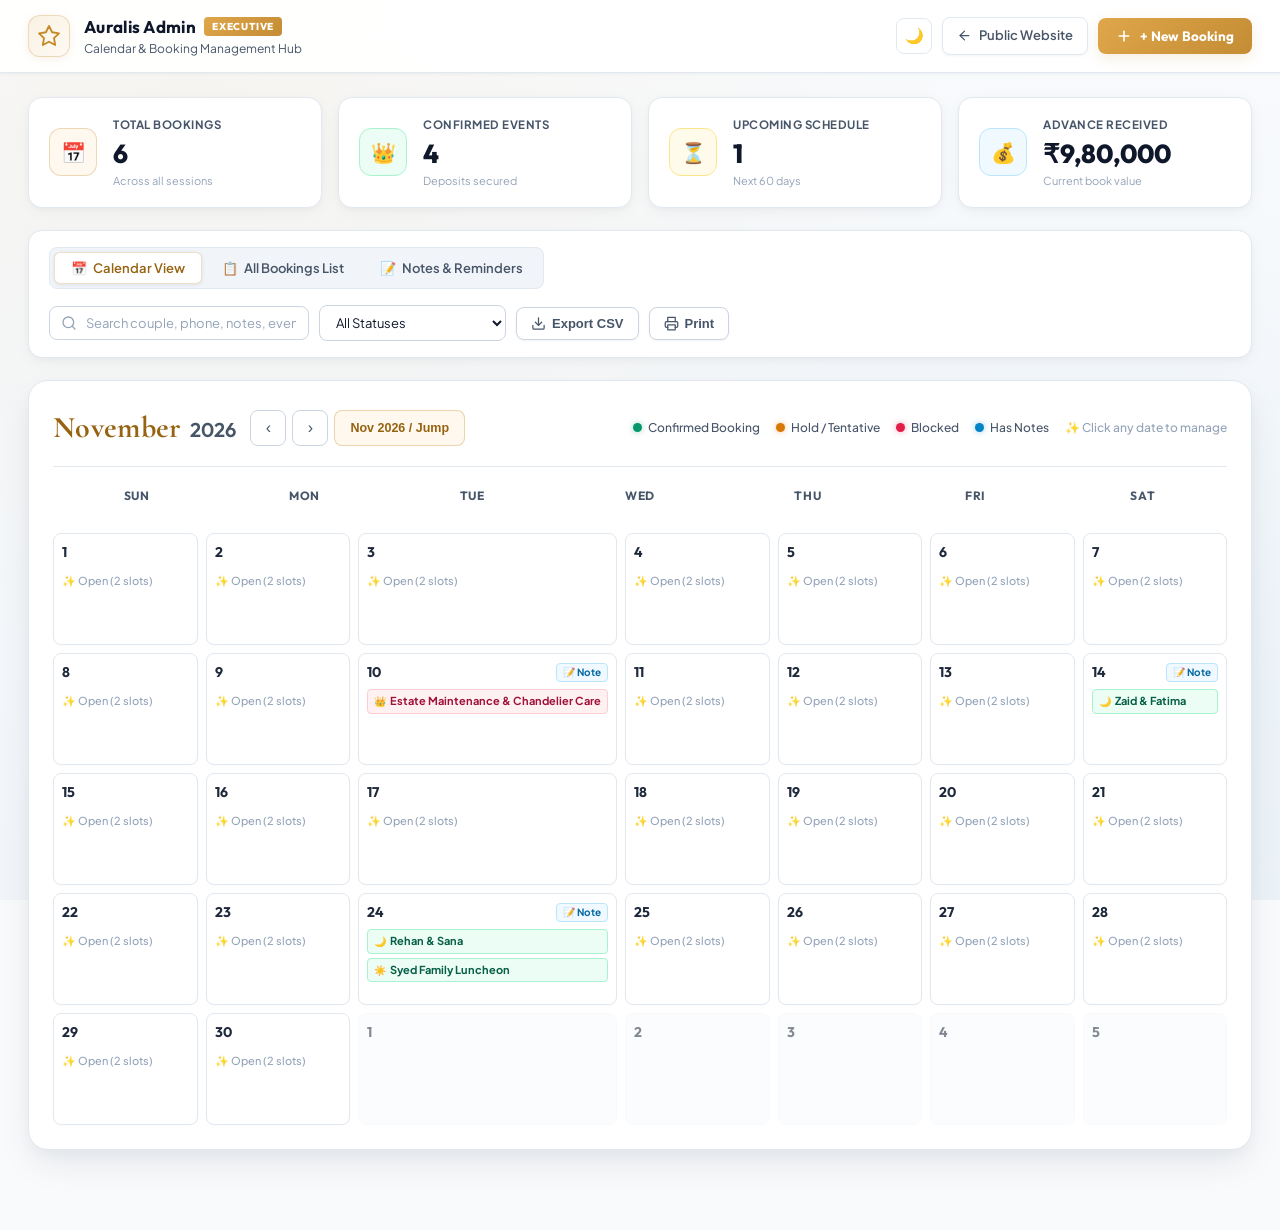
==== admin.html @ 4224a50e "feat: add executive admin panel with white theme, real-time closed booking sync, and performance opt" ====
<!DOCTYPE html>
<html lang="en">

<head>
    <meta charset="UTF-8">
    <meta name="viewport" content="width=device-width, initial-scale=1.0">
    <title>Auralis Estate — Executive Admin Booking &amp; Calendar Suite</title>
    <meta name="description"
        content="Super simple, executive booking and calendar management dashboard for Auralis Wedding Hall &amp; Convention Center. Manage dates, sessions, client notes, and venue availability.">

    <!-- Google Fonts -->
    <link rel="preconnect" href="https://fonts.googleapis.com">
    <link rel="preconnect" href="https://fonts.gstatic.com" crossorigin>
    <link
        href="https://fonts.googleapis.com/css2?family=Cormorant+Garamond:wght@400;600;700&family=Outfit:wght@400;500;600;700;800&family=Plus+Jakarta+Sans:wght@300;400;500;600;700&display=swap"
        rel="stylesheet">

    <link rel="stylesheet" href="admin.css?v=1.0">
</head>

<body>

    <!-- Sticky Top Navigation Bar -->
    <header class="admin-navbar">
        <div class="brand-section">
            <div class="brand-crest" aria-hidden="true">
                <svg width="24" height="24" viewBox="0 0 24 24" fill="none" stroke="currentColor" stroke-width="1.8" stroke-linecap="round" stroke-linejoin="round">
                    <path d="M12 2l3.09 6.26L22 9.27l-5 4.87 1.18 6.88L12 17.77l-6.18 3.25L7 14.14 2 9.27l6.91-1.01L12 2z"></path>
                </svg>
            </div>
            <div class="brand-meta">
                <div class="brand-title">
                    <span>Auralis Admin</span>
                    <span class="brand-badge">Executive</span>
                </div>
                <span class="brand-subtitle">Calendar &amp; Booking Management Hub</span>
            </div>
        </div>

        <div class="nav-actions">
            <button class="theme-toggle-btn" id="btn-theme-toggle" title="Toggle Theme (White / Dark)" aria-label="Toggle Theme">
                <span id="theme-toggle-icon">🌙</span>
            </button>

            <a href="index.html" class="nav-link-btn" title="Return to Public Website">
                <svg width="15" height="15" viewBox="0 0 24 24" fill="none" stroke="currentColor" stroke-width="2" stroke-linecap="round" stroke-linejoin="round">
                    <line x1="19" y1="12" x2="5" y2="12"></line>
                    <polyline points="12 19 5 12 12 5"></polyline>
                </svg>
                <span>Public Website</span>
            </a>

            <button class="btn-primary-action" id="btn-new-booking">
                <svg width="16" height="16" viewBox="0 0 24 24" fill="none" stroke="currentColor" stroke-width="2.5" stroke-linecap="round" stroke-linejoin="round">
                    <line x1="12" y1="5" x2="12" y2="19"></line>
                    <line x1="5" y1="12" x2="19" y2="12"></line>
                </svg>
                <span>+ New Booking</span>
            </button>
        </div>
    </header>

    <!-- Main Container -->
    <main class="admin-container">

        <!-- 1. Executive Summary Cards (Stats) -->
        <section class="stats-grid" aria-label="Booking Statistics">
            <div class="stat-card">
                <div class="stat-icon gold">
                    <span>📅</span>
                </div>
                <div class="stat-details">
                    <span class="stat-label">Total Bookings</span>
                    <span class="stat-value" id="stat-total-bookings">0</span>
                    <span class="stat-sub">Across all sessions</span>
                </div>
            </div>

            <div class="stat-card">
                <div class="stat-icon green">
                    <span>👑</span>
                </div>
                <div class="stat-details">
                    <span class="stat-label">Confirmed Events</span>
                    <span class="stat-value" id="stat-confirmed-events">0</span>
                    <span class="stat-sub">Deposits secured</span>
                </div>
            </div>

            <div class="stat-card">
                <div class="stat-icon amber">
                    <span>⏳</span>
                </div>
                <div class="stat-details">
                    <span class="stat-label">Upcoming Schedule</span>
                    <span class="stat-value" id="stat-upcoming-events">0</span>
                    <span class="stat-sub">Next 60 days</span>
                </div>
            </div>

            <div class="stat-card">
                <div class="stat-icon blue">
                    <span>💰</span>
                </div>
                <div class="stat-details">
                    <span class="stat-label">Advance Received</span>
                    <span class="stat-value" id="stat-total-revenue">₹0</span>
                    <span class="stat-sub">Current book value</span>
                </div>
            </div>
        </section>

        <!-- 2. Control Toolbar (View switch, Search, Filter, Export) -->
        <section class="toolbar-card" aria-label="Toolbar controls">
            <div class="view-tabs" role="tablist">
                <button class="tab-btn active" id="tab-calendar" role="tab" aria-selected="true">
                    <span>📅</span>
                    <span>Calendar View</span>
                </button>
                <button class="tab-btn" id="tab-table" role="tab" aria-selected="false">
                    <span>📋</span>
                    <span>All Bookings List</span>
                </button>
                <button class="tab-btn" id="tab-notes" role="tab" aria-selected="false">
                    <span>📝</span>
                    <span>Notes &amp; Reminders</span>
                </button>
            </div>

            <div class="toolbar-filters">
                <div class="search-box">
                    <svg width="16" height="16" viewBox="0 0 24 24" fill="none" stroke="currentColor" stroke-width="2" stroke-linecap="round" stroke-linejoin="round">
                        <circle cx="11" cy="11" r="8"></circle>
                        <line x1="21" y1="21" x2="16.65" y2="16.65"></line>
                    </svg>
                    <input type="text" id="adm-search-input" class="search-input" placeholder="Search couple, phone, notes, event...">
                </div>

                <select id="adm-status-filter" class="filter-select">
                    <option value="all">All Statuses</option>
                    <option value="confirmed">Confirmed Only</option>
                    <option value="hold">Tentative / Hold</option>
                    <option value="blocked">Blocked / Maintenance</option>
                </select>

                <button class="btn-secondary" id="btn-export-csv" title="Export schedule to CSV spreadsheet">
                    <svg width="15" height="15" viewBox="0 0 24 24" fill="none" stroke="currentColor" stroke-width="2" stroke-linecap="round" stroke-linejoin="round">
                        <path d="M21 15v4a2 2 0 0 1-2 2H5a2 2 0 0 1-2-2v-4"></path>
                        <polyline points="7 10 12 15 17 10"></polyline>
                        <line x1="12" y1="15" x2="12" y2="3"></line>
                    </svg>
                    <span>Export CSV</span>
                </button>

                <button class="btn-secondary" onclick="window.print()" title="Print booking schedule">
                    <svg width="15" height="15" viewBox="0 0 24 24" fill="none" stroke="currentColor" stroke-width="2" stroke-linecap="round" stroke-linejoin="round">
                        <polyline points="6 9 6 2 18 2 18 9"></polyline>
                        <path d="M6 18H4a2 2 0 0 1-2-2v-5a2 2 0 0 1 2-2h16a2 2 0 0 1 2 2v5a2 2 0 0 1-2 2h-2"></path>
                        <rect x="6" y="14" width="12" height="8"></rect>
                    </svg>
                    <span>Print</span>
                </button>
            </div>
        </section>

        <!-- 3. VIEW 1: Calendar Management View -->
        <section class="calendar-wrapper" id="calendar-view" aria-label="Monthly Calendar">
            <!-- Calendar Top Bar -->
            <div class="calendar-header">
                <div class="cal-nav-group">
                    <div class="cal-title-wrapper">
                        <span class="cal-month-title" id="cal-month-title">November</span>
                        <span class="cal-year-title" id="cal-year-title">2026</span>
                    </div>

                    <div style="display: flex; gap: 6px;">
                        <button class="cal-btn-nav" id="cal-prev-month" title="Previous Month">‹</button>
                        <button class="cal-btn-nav" id="cal-next-month" title="Next Month">›</button>
                        <button class="cal-btn-today" id="cal-btn-today">Nov 2026 / Jump</button>
                    </div>
                </div>

                <!-- Legend -->
                <div class="calendar-legend">
                    <div class="legend-item">
                        <span class="legend-dot confirmed"></span>
                        <span>Confirmed Booking</span>
                    </div>
                    <div class="legend-item">
                        <span class="legend-dot hold"></span>
                        <span>Hold / Tentative</span>
                    </div>
                    <div class="legend-item">
                        <span class="legend-dot blocked"></span>
                        <span>Blocked</span>
                    </div>
                    <div class="legend-item">
                        <span class="legend-dot note"></span>
                        <span>Has Notes</span>
                    </div>
                    <div class="legend-item">
                        <span style="color: var(--adm-text-dim);">✨ Click any date to manage</span>
                    </div>
                </div>
            </div>

            <!-- Calendar Days of Week Header -->
            <div class="cal-weekdays">
                <div>Sun</div>
                <div>Mon</div>
                <div>Tue</div>
                <div>Wed</div>
                <div>Thu</div>
                <div>Fri</div>
                <div>Sat</div>
            </div>

            <!-- Month Days Grid (populated dynamically) -->
            <div class="cal-grid" id="cal-grid"></div>
        </section>

        <!-- 4. VIEW 2: Bookings List / Table View (Initially Hidden) -->
        <section class="table-wrapper" id="table-view" style="display: none;" aria-label="Bookings Table">
            <table class="bookings-table">
                <thead>
                    <tr>
                        <th>Date</th>
                        <th>Session</th>
                        <th>Client / Couple</th>
                        <th>Event Type</th>
                        <th>Status</th>
                        <th>Financials</th>
                        <th style="text-align: right;">Actions</th>
                    </tr>
                </thead>
                <tbody id="bookings-table-body">
                    <!-- Populated dynamically -->
                </tbody>
            </table>
        </section>

        <!-- 5. VIEW 3: Notes & Reminders Master View (Initially Hidden) -->
        <section class="notes-container" id="notes-view" style="display: none;" aria-label="Notes &amp; Reminders">
            <div class="notes-header">
                <div>
                    <h2 class="notes-title">Master Notes &amp; Special Instructions</h2>
                    <p style="font-size: 13px; color: var(--adm-text-muted);">All event decor guidelines, catering schedules, and hall maintenance notes in one place.</p>
                </div>
            </div>

            <div class="notes-grid" id="notes-grid">
                <!-- Populated dynamically -->
            </div>
        </section>

    </main>

    <!-- =====================================================================
         MODAL 1: Day Detail Inspector Drawer / Modal
         ===================================================================== -->
    <div class="modal-overlay" id="modal-date-inspector" role="dialog" aria-modal="true">
        <div class="modal-box" style="max-width: 680px;">
            <div class="modal-header">
                <div class="modal-title">
                    <span>📅</span>
                    <span>Date Management &amp; Inspector</span>
                </div>
                <button class="modal-close-btn" id="btn-close-inspector" aria-label="Close">✕</button>
            </div>
            <div class="modal-body" id="inspector-body">
                <!-- Populated dynamically by admin.js -->
            </div>
        </div>
    </div>

    <!-- =====================================================================
         MODAL 2: Create / Edit Event Booking Modal
         ===================================================================== -->
    <div class="modal-overlay" id="modal-booking" role="dialog" aria-modal="true">
        <div class="modal-box">
            <div class="modal-header">
                <div class="modal-title">
                    <span>👑</span>
                    <span id="modal-booking-title">Create New Event Booking</span>
                </div>
                <button class="modal-close-btn" id="btn-close-booking-modal" aria-label="Close">✕</button>
            </div>

            <form id="form-booking">
                <div class="modal-body">
                    <!-- Date & Session Row -->
                    <div class="form-row">
                        <div class="form-group">
                            <label class="form-label" for="book-date">Event Date *</label>
                            <input type="date" id="book-date" class="form-input" required>
                        </div>

                        <div class="form-group">
                            <label class="form-label" for="book-event-type">Event Category</label>
                            <select id="book-event-type" class="form-select">
                                <option value="Wedding &amp; Walima">Wedding &amp; Walima</option>
                                <option value="Royal Reception Gala">Royal Reception Gala</option>
                                <option value="Nikah &amp; Banquet">Nikah &amp; Banquet</option>
                                <option value="Sangeet &amp; Mehendi">Sangeet &amp; Mehendi</option>
                                <option value="Engagement Ceremony">Engagement Ceremony</option>
                                <option value="Corporate Royal Gala">Corporate Royal Gala</option>
                                <option value="Estate Maintenance">Estate Maintenance (Block)</option>
                            </select>
                        </div>
                    </div>

                    <!-- Session Selector Radio Pills -->
                    <div class="form-group">
                        <label class="form-label">Booking Session *</label>
                        <div class="session-pill-group">
                            <label class="session-radio-label">
                                <input type="radio" name="book-session" value="noon">
                                <span class="s-icon">☀️</span>
                                <span class="s-title">Afternoon / Noon</span>
                                <span class="s-time">11:00 AM – 4:00 PM</span>
                            </label>

                            <label class="session-radio-label">
                                <input type="radio" name="book-session" value="night" checked>
                                <span class="s-icon">🌙</span>
                                <span class="s-title">Evening / Night</span>
                                <span class="s-time">6:00 PM – 12:00 AM</span>
                            </label>

                            <label class="session-radio-label">
                                <input type="radio" name="book-session" value="fullday">
                                <span class="s-icon">👑</span>
                                <span class="s-title">Full Day Buyout</span>
                                <span class="s-time">Entire Day Exclusive</span>
                            </label>
                        </div>
                    </div>

                    <!-- Client & Contact Row -->
                    <div class="form-row">
                        <div class="form-group">
                            <label class="form-label" for="book-client">Couple / Client Name *</label>
                            <input type="text" id="book-client" class="form-input" placeholder="e.g. Farhan &amp; Ayesha" required>
                        </div>

                        <div class="form-group">
                            <label class="form-label" for="book-phone">Contact Phone / WhatsApp *</label>
                            <input type="tel" id="book-phone" class="form-input" placeholder="e.g. +91 98490 12345" required>
                        </div>
                    </div>

                    <!-- Email & Guest Count Row -->
                    <div class="form-row">
                        <div class="form-group">
                            <label class="form-label" for="book-email">Email Address</label>
                            <input type="email" id="book-email" class="form-input" placeholder="client@example.com">
                        </div>

                        <div class="form-group">
                            <label class="form-label" for="book-guests">Expected Guests</label>
                            <input type="number" id="book-guests" class="form-input" placeholder="e.g. 1000" min="0">
                        </div>
                    </div>

                    <!-- Status -->
                    <div class="form-group">
                        <label class="form-label" for="book-status">Booking Status</label>
                        <select id="book-status" class="form-select">
                            <option value="confirmed">🟢 Confirmed (Advance Received)</option>
                            <option value="hold">🟡 Tentative / On Hold</option>
                            <option value="blocked">🔴 Blocked / Maintenance Slot</option>
                        </select>
                    </div>

                    <!-- Financial Summary Row -->
                    <div class="form-row">
                        <div class="form-group">
                            <label class="form-label" for="book-total">Total Hall Rent (₹)</label>
                            <input type="number" id="book-total" class="form-input" placeholder="450000" min="0" step="1000">
                        </div>

                        <div class="form-group">
                            <label class="form-label" for="book-advance">Advance Deposit Paid (₹)</label>
                            <input type="number" id="book-advance" class="form-input" placeholder="200000" min="0" step="1000">
                        </div>
                    </div>

                    <!-- Auto Calculation Preview -->
                    <div class="calc-preview">
                        <div class="calc-item">
                            <span class="help-text">Pending Balance Due:</span>
                            <span class="calc-val balance" id="calc-balance">₹2,50,000</span>
                        </div>
                        <span style="font-size: 11px; color: var(--adm-text-dim);">Auto-computed from Total &amp; Advance</span>
                    </div>

                    <!-- Notes & Special Instructions ("bro add notes") -->
                    <div class="form-group">
                        <label class="form-label" for="book-notes" style="display: flex; align-items: center; justify-content: space-between;">
                            <span>📝 Booking Notes &amp; Special Instructions</span>
                            <span style="font-size: 11px; color: var(--adm-text-dim); text-transform: none; font-weight: normal;">Stage, Catering, Timing, Decor</span>
                        </label>
                        <textarea id="book-notes" class="form-textarea" placeholder="Enter special client requests (e.g. stage floral theme, catering agency, fireworks permissions, DJ cutoff time, food tasting notes)..."></textarea>
                    </div>
                </div>

                <div class="modal-footer">
                    <button type="button" class="btn-secondary" id="btn-delete-booking" style="color: var(--adm-rose); border-color: var(--adm-rose-border); display: none;">
                        🗑️ Delete
                    </button>
                    <div style="flex-grow: 1;"></div>
                    <button type="button" class="btn-secondary" id="btn-cancel-booking">Cancel</button>
                    <button type="submit" class="btn-primary-action">Save Booking</button>
                </div>
            </form>
        </div>
    </div>

    <!-- Toast Notification Hub -->
    <div class="toast-hub" id="toast-hub" aria-live="polite"></div>

    <script src="admin.js?v=1.0"></script>
</body>

</html>
---- admin.css ----
/* ==========================================================================
   Auralis Wedding Hall & Convention Center — Executive Admin Suite
   Pristine White / Light Luxury Theme
   ========================================================================== */

:root {
    /* White Theme Core Tokens */
    --adm-bg: #f8fafc;
    --adm-card: #ffffff;
    --adm-card-hover: #fcfdfe;
    --adm-card-inset: #f1f5f9;
    --adm-border: rgba(196, 140, 52, 0.28);
    --adm-border-subtle: #e2e8f0;
    
    --adm-gold: #c58925;
    --adm-gold-light: #966311;
    --adm-gold-glow: rgba(196, 140, 52, 0.16);
    
    /* Status Badges */
    --adm-emerald: #059669;
    --adm-emerald-bg: #ecfdf5;
    --adm-emerald-border: #a7f3d0;
    --adm-emerald-text: #065f46;
    
    --adm-amber: #d97706;
    --adm-amber-bg: #fffbeb;
    --adm-amber-border: #fde68a;
    --adm-amber-text: #92400e;

    --adm-rose: #e11d48;
    --adm-rose-bg: #fff1f2;
    --adm-rose-border: #fecdd3;
    --adm-rose-text: #9f1239;

    --adm-blue: #0284c7;
    --adm-blue-bg: #f0f9ff;
    --adm-blue-border: #bae6fd;
    --adm-blue-text: #0369a1;

    /* Text Colors */
    --adm-text: #0f172a;
    --adm-text-muted: #475569;
    --adm-text-dim: #94a3b8;

    /* Shadows & Radii */
    --adm-shadow-sm: 0 1px 3px rgba(15, 23, 42, 0.05);
    --adm-shadow: 0 4px 18px -2px rgba(15, 23, 42, 0.05), 0 2px 6px -1px rgba(15, 23, 42, 0.03);
    --adm-shadow-lg: 0 16px 36px -4px rgba(15, 23, 42, 0.08), 0 6px 16px -2px rgba(15, 23, 42, 0.04);

    --font-head: 'Outfit', -apple-system, BlinkMacSystemFont, sans-serif;
    --font-serif: 'Cormorant Garamond', Georgia, serif;
    --font-body: 'Plus Jakarta Sans', -apple-system, BlinkMacSystemFont, sans-serif;

    --radius-sm: 8px;
    --radius-md: 14px;
    --radius-lg: 20px;
    --radius-full: 9999px;
}

/* Optional Dark Mode Class */
[data-theme="dark"] {
    --adm-bg: #07090e;
    --adm-card: rgba(14, 18, 28, 0.85);
    --adm-card-hover: rgba(22, 28, 44, 0.95);
    --adm-card-inset: rgba(10, 13, 20, 0.7);
    --adm-border: rgba(223, 166, 74, 0.2);
    --adm-border-subtle: rgba(255, 255, 255, 0.08);
    
    --adm-gold: #dfa64a;
    --adm-gold-light: #f5cf8e;
    --adm-gold-glow: rgba(223, 166, 74, 0.25);

    --adm-emerald: #10b981;
    --adm-emerald-bg: rgba(16, 185, 129, 0.12);
    --adm-emerald-border: rgba(16, 185, 129, 0.35);
    --adm-emerald-text: #4ade80;

    --adm-amber: #f59e0b;
    --adm-amber-bg: rgba(245, 158, 11, 0.12);
    --adm-amber-border: rgba(245, 158, 11, 0.35);
    --adm-amber-text: #fbbf24;

    --adm-rose: #f43f5e;
    --adm-rose-bg: rgba(244, 63, 94, 0.12);
    --adm-rose-border: rgba(244, 63, 94, 0.35);
    --adm-rose-text: #fb7185;

    --adm-blue: #38bdf8;
    --adm-blue-bg: rgba(56, 189, 248, 0.12);
    --adm-blue-border: rgba(56, 189, 248, 0.35);
    --adm-blue-text: #38bdf8;

    --adm-text: #ffffff;
    --adm-text-muted: rgba(255, 255, 255, 0.65);
    --adm-text-dim: rgba(255, 255, 255, 0.40);
}

* {
    box-sizing: border-box;
    margin: 0;
    padding: 0;
}

body {
    background-color: var(--adm-bg);
    background-image: 
        radial-gradient(ellipse at 15% 10%, rgba(223, 166, 74, 0.06) 0%, transparent 50%),
        radial-gradient(ellipse at 85% 85%, rgba(2, 132, 199, 0.04) 0%, transparent 50%),
        linear-gradient(180deg, #f8fafc 0%, #f1f5f9 100%);
    background-attachment: fixed;
    color: var(--adm-text);
    font-family: var(--font-body);
    font-size: 14px;
    line-height: 1.5;
    min-height: 100vh;
    overflow-x: hidden;
    -webkit-font-smoothing: antialiased;
    transition: background-color 0.25s ease, color 0.25s ease;
}

[data-theme="dark"] body {
    background-image: 
        radial-gradient(ellipse at 15% 10%, rgba(223, 166, 74, 0.08) 0%, transparent 50%),
        linear-gradient(180deg, #07090e 0%, #040508 100%);
}

/* ---------------- Top Navigation Bar ---------------- */
.admin-navbar {
    position: sticky;
    top: 0;
    z-index: 100;
    background: rgba(255, 255, 255, 0.92);
    backdrop-filter: blur(20px) saturate(180%);
    border-bottom: 1px solid var(--adm-border-subtle);
    padding: 14px 28px;
    display: flex;
    align-items: center;
    justify-content: space-between;
    gap: 16px;
    box-shadow: var(--adm-shadow-sm);
    transition: background-color 0.25s ease, border-color 0.25s ease;
}

[data-theme="dark"] .admin-navbar {
    background: rgba(7, 9, 14, 0.88);
}

.brand-section {
    display: flex;
    align-items: center;
    gap: 14px;
}

.brand-crest {
    width: 42px;
    height: 42px;
    border-radius: 12px;
    background: linear-gradient(135deg, rgba(223, 166, 74, 0.16), rgba(223, 166, 74, 0.05));
    border: 1px solid var(--adm-border);
    display: flex;
    align-items: center;
    justify-content: center;
    color: var(--adm-gold);
    box-shadow: 0 2px 8px rgba(196, 140, 52, 0.12);
}

.brand-meta {
    display: flex;
    flex-direction: column;
}

.brand-title {
    font-family: var(--font-head);
    font-size: 17px;
    font-weight: 700;
    letter-spacing: 0.3px;
    color: var(--adm-text);
    display: flex;
    align-items: center;
    gap: 8px;
}

.brand-badge {
    background: linear-gradient(135deg, #dfa64a, #c48c34);
    color: #ffffff;
    font-size: 10px;
    font-weight: 800;
    padding: 2px 8px;
    border-radius: 4px;
    letter-spacing: 0.8px;
    text-transform: uppercase;
}

.brand-subtitle {
    font-size: 12px;
    color: var(--adm-text-muted);
}

.nav-actions {
    display: flex;
    align-items: center;
    gap: 10px;
}

.theme-toggle-btn {
    background: #ffffff;
    border: 1px solid var(--adm-border-subtle);
    color: var(--adm-text-muted);
    width: 36px;
    height: 36px;
    border-radius: var(--radius-sm);
    display: inline-flex;
    align-items: center;
    justify-content: center;
    font-size: 15px;
    cursor: pointer;
    transition: all 0.2s ease;
}

[data-theme="dark"] .theme-toggle-btn {
    background: rgba(255, 255, 255, 0.05);
}

.theme-toggle-btn:hover {
    color: var(--adm-gold);
    border-color: var(--adm-border);
    background: #f8fafc;
}

.nav-link-btn {
    display: inline-flex;
    align-items: center;
    gap: 7px;
    padding: 8px 14px;
    border-radius: var(--radius-sm);
    font-size: 13px;
    font-weight: 600;
    color: var(--adm-text-muted);
    text-decoration: none;
    background: #ffffff;
    border: 1px solid var(--adm-border-subtle);
    box-shadow: var(--adm-shadow-sm);
    transition: all 0.2s ease;
}

[data-theme="dark"] .nav-link-btn {
    background: rgba(255, 255, 255, 0.04);
}

.nav-link-btn:hover {
    color: var(--adm-text);
    background: #f1f5f9;
    border-color: #cbd5e1;
}

.btn-primary-action {
    display: inline-flex;
    align-items: center;
    gap: 8px;
    background: linear-gradient(135deg, #dfa64a 0%, #c48c34 100%);
    color: #ffffff;
    font-family: var(--font-head);
    font-size: 13.5px;
    font-weight: 700;
    padding: 9px 18px;
    border-radius: var(--radius-sm);
    border: none;
    cursor: pointer;
    box-shadow: 0 4px 14px var(--adm-gold-glow);
    transition: all 0.2s ease;
}

.btn-primary-action:hover {
    transform: translateY(-1px);
    box-shadow: 0 6px 20px rgba(196, 140, 52, 0.35);
    background: linear-gradient(135deg, #e8b663 0%, #dfa64a 100%);
}

.btn-primary-action:active {
    transform: translateY(0);
}

/* ---------------- Main Layout Container ---------------- */
.admin-container {
    max-width: 1560px;
    margin: 0 auto;
    padding: 24px 28px 80px;
    display: flex;
    flex-direction: column;
    gap: 22px;
}

/* ---------------- Executive Summary Cards (Stats) ---------------- */
.stats-grid {
    display: grid;
    grid-template-columns: repeat(auto-fit, minmax(220px, 1fr));
    gap: 16px;
}

.stat-card {
    background: var(--adm-card);
    border: 1px solid var(--adm-border-subtle);
    border-radius: var(--radius-md);
    padding: 18px 20px;
    display: flex;
    align-items: center;
    gap: 16px;
    box-shadow: var(--adm-shadow);
    transition: transform 0.2s ease, border-color 0.2s ease, box-shadow 0.2s ease;
}

.stat-card:hover {
    transform: translateY(-2px);
    border-color: var(--adm-border);
    box-shadow: var(--adm-shadow-lg);
}

.stat-icon {
    width: 48px;
    height: 48px;
    border-radius: 12px;
    display: flex;
    align-items: center;
    justify-content: center;
    font-size: 20px;
    flex-shrink: 0;
}

.stat-icon.gold {
    background: #fef8ee;
    border: 1px solid rgba(196, 140, 52, 0.3);
    color: var(--adm-gold);
}

.stat-icon.green {
    background: var(--adm-emerald-bg);
    border: 1px solid var(--adm-emerald-border);
    color: var(--adm-emerald);
}

.stat-icon.amber {
    background: var(--adm-amber-bg);
    border: 1px solid var(--adm-amber-border);
    color: var(--adm-amber);
}

.stat-icon.blue {
    background: var(--adm-blue-bg);
    border: 1px solid var(--adm-blue-border);
    color: var(--adm-blue);
}

.stat-details {
    display: flex;
    flex-direction: column;
}

.stat-label {
    font-size: 11.5px;
    font-weight: 700;
    color: var(--adm-text-muted);
    text-transform: uppercase;
    letter-spacing: 0.5px;
}

.stat-value {
    font-family: var(--font-head);
    font-size: 26px;
    font-weight: 800;
    color: var(--adm-text);
    margin-top: 1px;
}

.stat-sub {
    font-size: 11px;
    color: var(--adm-text-dim);
}

/* ---------------- Control Toolbar ---------------- */
.toolbar-card {
    background: var(--adm-card);
    border: 1px solid var(--adm-border-subtle);
    border-radius: var(--radius-md);
    padding: 16px 20px;
    display: flex;
    flex-wrap: wrap;
    align-items: center;
    justify-content: space-between;
    gap: 16px;
    box-shadow: var(--adm-shadow);
}

.view-tabs {
    display: flex;
    background: var(--adm-card-inset);
    padding: 4px;
    border-radius: var(--radius-sm);
    border: 1px solid var(--adm-border-subtle);
    gap: 4px;
}

.tab-btn {
    background: transparent;
    border: none;
    color: var(--adm-text-muted);
    font-family: var(--font-body);
    font-size: 13px;
    font-weight: 600;
    padding: 7px 16px;
    border-radius: 6px;
    cursor: pointer;
    display: inline-flex;
    align-items: center;
    gap: 6px;
    transition: all 0.2s ease;
}

.tab-btn:hover {
    color: var(--adm-text);
}

.tab-btn.active {
    background: #ffffff;
    color: var(--adm-gold-light);
    border: 1px solid var(--adm-border);
    box-shadow: 0 1px 4px rgba(0, 0, 0, 0.08);
}

[data-theme="dark"] .tab-btn.active {
    background: rgba(223, 166, 74, 0.15);
    color: var(--adm-gold);
}

.toolbar-filters {
    display: flex;
    align-items: center;
    gap: 10px;
    flex-wrap: wrap;
}

.search-box {
    position: relative;
    min-width: 260px;
}

.search-box svg {
    position: absolute;
    left: 12px;
    top: 50%;
    transform: translateY(-50%);
    color: var(--adm-text-dim);
    pointer-events: none;
}

.search-input {
    width: 100%;
    background: #ffffff;
    border: 1px solid #cbd5e1;
    border-radius: var(--radius-sm);
    padding: 8px 12px 8px 36px;
    color: var(--adm-text);
    font-family: var(--font-body);
    font-size: 13px;
    outline: none;
    transition: border-color 0.2s ease, box-shadow 0.2s ease;
}

[data-theme="dark"] .search-input {
    background: rgba(0, 0, 0, 0.35);
    border-color: var(--adm-border-subtle);
}

.search-input:focus {
    border-color: var(--adm-gold);
    box-shadow: 0 0 0 3px rgba(196, 140, 52, 0.15);
}

.search-input::placeholder {
    color: var(--adm-text-dim);
}

.filter-select {
    background: #ffffff;
    border: 1px solid #cbd5e1;
    border-radius: var(--radius-sm);
    padding: 8px 12px;
    color: var(--adm-text);
    font-family: var(--font-body);
    font-size: 13px;
    outline: none;
    cursor: pointer;
    transition: border-color 0.2s ease;
}

[data-theme="dark"] .filter-select {
    background: rgba(0, 0, 0, 0.35);
    border-color: var(--adm-border-subtle);
}

.filter-select:focus {
    border-color: var(--adm-gold);
}

.btn-secondary {
    display: inline-flex;
    align-items: center;
    gap: 6px;
    background: #ffffff;
    border: 1px solid #cbd5e1;
    color: var(--adm-text-muted);
    font-size: 13px;
    font-weight: 600;
    padding: 8px 14px;
    border-radius: var(--radius-sm);
    cursor: pointer;
    box-shadow: var(--adm-shadow-sm);
    transition: all 0.2s ease;
}

[data-theme="dark"] .btn-secondary {
    background: rgba(255, 255, 255, 0.05);
    border-color: var(--adm-border-subtle);
}

.btn-secondary:hover {
    color: var(--adm-text);
    border-color: #94a3b8;
    background: #f8fafc;
}

/* ---------------- Calendar Management View ---------------- */
.calendar-wrapper {
    background: var(--adm-card);
    border: 1px solid var(--adm-border-subtle);
    border-radius: var(--radius-lg);
    padding: 24px;
    box-shadow: var(--adm-shadow-lg);
    display: flex;
    flex-direction: column;
    gap: 20px;
}

.calendar-header {
    display: flex;
    align-items: center;
    justify-content: space-between;
    flex-wrap: wrap;
    gap: 14px;
    padding-bottom: 16px;
    border-bottom: 1px solid var(--adm-border-subtle);
}

.cal-nav-group {
    display: flex;
    align-items: center;
    gap: 14px;
}

.cal-title-wrapper {
    display: flex;
    align-items: baseline;
    gap: 10px;
}

.cal-month-title {
    font-family: var(--font-serif);
    font-size: 30px;
    font-weight: 700;
    color: var(--adm-gold-light);
    letter-spacing: 0.3px;
}

.cal-year-title {
    font-family: var(--font-head);
    font-size: 20px;
    font-weight: 600;
    color: var(--adm-text-muted);
}

.cal-btn-nav {
    background: #ffffff;
    border: 1px solid #cbd5e1;
    color: var(--adm-text-muted);
    width: 36px;
    height: 36px;
    border-radius: var(--radius-sm);
    display: flex;
    align-items: center;
    justify-content: center;
    cursor: pointer;
    font-size: 16px;
    transition: all 0.2s ease;
}

[data-theme="dark"] .cal-btn-nav {
    background: rgba(255, 255, 255, 0.04);
    border-color: var(--adm-border-subtle);
}

.cal-btn-nav:hover {
    color: var(--adm-text);
    border-color: var(--adm-border);
    background: #f8fafc;
}

.cal-btn-today {
    background: #fef8ee;
    border: 1px solid rgba(196, 140, 52, 0.35);
    color: var(--adm-gold-light);
    font-size: 12.5px;
    font-weight: 700;
    padding: 7px 15px;
    border-radius: var(--radius-sm);
    cursor: pointer;
    transition: all 0.2s ease;
}

.cal-btn-today:hover {
    background: var(--adm-gold);
    color: #ffffff;
}

/* Legend Indicator */
.calendar-legend {
    display: flex;
    align-items: center;
    gap: 16px;
    flex-wrap: wrap;
    font-size: 12px;
    color: var(--adm-text-muted);
    font-weight: 500;
}

.legend-item {
    display: inline-flex;
    align-items: center;
    gap: 6px;
}

.legend-dot {
    width: 9px;
    height: 9px;
    border-radius: 50%;
}

.legend-dot.confirmed {
    background: var(--adm-emerald);
    box-shadow: 0 0 6px rgba(5, 150, 105, 0.4);
}

.legend-dot.hold {
    background: var(--adm-amber);
    box-shadow: 0 0 6px rgba(217, 119, 6, 0.4);
}

.legend-dot.blocked {
    background: var(--adm-rose);
    box-shadow: 0 0 6px rgba(225, 29, 72, 0.4);
}

.legend-dot.note {
    background: var(--adm-blue);
    box-shadow: 0 0 6px rgba(2, 132, 199, 0.4);
}

/* Calendar Weekdays */
.cal-weekdays {
    display: grid;
    grid-template-columns: repeat(7, 1fr);
    text-align: center;
    font-family: var(--font-head);
    font-size: 12px;
    font-weight: 700;
    color: var(--adm-text-muted);
    letter-spacing: 0.8px;
    text-transform: uppercase;
    padding-bottom: 8px;
}

/* Calendar Month Grid */
.cal-grid {
    display: grid;
    grid-template-columns: repeat(7, 1fr);
    gap: 8px;
}

.cal-cell {
    min-height: 112px;
    background: #ffffff;
    border: 1px solid #e2e8f0;
    border-radius: var(--radius-sm);
    padding: 8px;
    display: flex;
    flex-direction: column;
    justify-content: space-between;
    cursor: pointer;
    position: relative;
    box-shadow: 0 1px 3px rgba(0, 0, 0, 0.02);
    transition: all 0.2s ease;
    user-select: none;
}

[data-theme="dark"] .cal-cell {
    background: rgba(10, 13, 20, 0.6);
    border-color: var(--adm-border-subtle);
}

.cal-cell:hover {
    background: #fbfcfe;
    border-color: var(--adm-gold);
    transform: translateY(-2px);
    box-shadow: 0 6px 18px rgba(15, 23, 42, 0.08);
    z-index: 2;
}

.cal-cell.other-month {
    background: #f8fafc;
    opacity: 0.55;
    border-color: #f1f5f9;
}

[data-theme="dark"] .cal-cell.other-month {
    background: rgba(6, 8, 12, 0.3);
}

.cal-cell.is-today {
    border-color: var(--adm-gold);
    background: #fffdfa;
    box-shadow: 0 0 0 1px var(--adm-gold), 0 4px 12px rgba(196, 140, 52, 0.12);
}

.cal-cell.is-today .cell-day-num {
    color: var(--adm-gold-light);
    font-weight: 800;
}

.cell-top {
    display: flex;
    align-items: center;
    justify-content: space-between;
}

.cell-day-num {
    font-family: var(--font-head);
    font-size: 14px;
    font-weight: 700;
    color: #1e293b;
}

[data-theme="dark"] .cell-day-num {
    color: rgba(255, 255, 255, 0.9);
}

.cell-note-pill {
    background: var(--adm-blue-bg);
    border: 1px solid var(--adm-blue-border);
    color: var(--adm-blue-text);
    font-size: 10px;
    font-weight: 700;
    padding: 1px 6px;
    border-radius: 4px;
    display: inline-flex;
    align-items: center;
    gap: 3px;
}

/* Event slot items in day cell */
.cell-events {
    display: flex;
    flex-direction: column;
    gap: 4px;
    margin-top: 6px;
    flex-grow: 1;
}

.slot-badge {
    font-size: 11px;
    font-weight: 700;
    padding: 3px 6px;
    border-radius: 4px;
    display: flex;
    align-items: center;
    gap: 4px;
    white-space: nowrap;
    overflow: hidden;
    text-overflow: ellipsis;
}

.slot-badge.confirmed {
    background: var(--adm-emerald-bg);
    border: 1px solid var(--adm-emerald-border);
    color: var(--adm-emerald-text);
}

.slot-badge.hold {
    background: var(--adm-amber-bg);
    border: 1px solid var(--adm-amber-border);
    color: var(--adm-amber-text);
}

.slot-badge.blocked {
    background: var(--adm-rose-bg);
    border: 1px solid var(--adm-rose-border);
    color: var(--adm-rose-text);
}

.slot-session-icon {
    font-size: 10px;
}

.slot-client-name {
    overflow: hidden;
    text-overflow: ellipsis;
    white-space: nowrap;
}

.cell-open-status {
    font-size: 11px;
    color: var(--adm-text-dim);
    margin-top: 4px;
    font-weight: 500;
}

/* ---------------- Table / List View ---------------- */
.table-wrapper {
    background: var(--adm-card);
    border: 1px solid var(--adm-border-subtle);
    border-radius: var(--radius-lg);
    overflow: hidden;
    box-shadow: var(--adm-shadow-lg);
}

.bookings-table {
    width: 100%;
    border-collapse: collapse;
    text-align: left;
}

.bookings-table th {
    background: #f8fafc;
    padding: 14px 18px;
    font-family: var(--font-head);
    font-size: 12px;
    font-weight: 700;
    color: var(--adm-text-muted);
    text-transform: uppercase;
    letter-spacing: 0.6px;
    border-bottom: 1px solid var(--adm-border-subtle);
}

[data-theme="dark"] .bookings-table th {
    background: rgba(14, 18, 28, 0.95);
}

.bookings-table td {
    padding: 14px 18px;
    font-size: 13.5px;
    color: var(--adm-text);
    border-bottom: 1px solid #f1f5f9;
    vertical-align: middle;
}

[data-theme="dark"] .bookings-table td {
    border-bottom-color: rgba(255, 255, 255, 0.05);
}

.bookings-table tr:hover td {
    background: #f8fafc;
}

[data-theme="dark"] .bookings-table tr:hover td {
    background: rgba(223, 166, 74, 0.03);
}

.table-client-meta {
    display: flex;
    flex-direction: column;
}

.table-client-name {
    font-weight: 700;
    color: var(--adm-text);
}

.table-client-phone {
    font-size: 12px;
    color: var(--adm-text-muted);
}

.status-badge {
    display: inline-flex;
    align-items: center;
    gap: 5px;
    font-size: 11px;
    font-weight: 700;
    padding: 3px 10px;
    border-radius: var(--radius-full);
    text-transform: uppercase;
    letter-spacing: 0.4px;
}

.status-badge.confirmed {
    background: var(--adm-emerald-bg);
    border: 1px solid var(--adm-emerald-border);
    color: var(--adm-emerald-text);
}

.status-badge.hold {
    background: var(--adm-amber-bg);
    border: 1px solid var(--adm-amber-border);
    color: var(--adm-amber-text);
}

.status-badge.blocked {
    background: var(--adm-rose-bg);
    border: 1px solid var(--adm-rose-border);
    color: var(--adm-rose-text);
}

.table-actions {
    display: flex;
    align-items: center;
    gap: 8px;
}

.btn-icon-table {
    background: #ffffff;
    border: 1px solid #cbd5e1;
    color: var(--adm-text-muted);
    width: 32px;
    height: 32px;
    border-radius: var(--radius-sm);
    display: inline-flex;
    align-items: center;
    justify-content: center;
    cursor: pointer;
    transition: all 0.2s ease;
}

[data-theme="dark"] .btn-icon-table {
    background: rgba(255, 255, 255, 0.05);
    border-color: var(--adm-border-subtle);
}

.btn-icon-table:hover {
    color: var(--adm-text);
    border-color: var(--adm-border);
    background: #f8fafc;
}

.btn-icon-table.delete:hover {
    border-color: var(--adm-rose-border);
    background: var(--adm-rose-bg);
    color: var(--adm-rose);
}

/* ---------------- Notes Master View ---------------- */
.notes-container {
    background: var(--adm-card);
    border: 1px solid var(--adm-border-subtle);
    border-radius: var(--radius-lg);
    padding: 24px;
    box-shadow: var(--adm-shadow-lg);
    display: flex;
    flex-direction: column;
    gap: 20px;
}

.notes-header {
    display: flex;
    align-items: center;
    justify-content: space-between;
    flex-wrap: wrap;
    gap: 14px;
}

.notes-title {
    font-family: var(--font-serif);
    font-size: 26px;
    font-weight: 700;
    color: var(--adm-gold-light);
}

.notes-grid {
    display: grid;
    grid-template-columns: repeat(auto-fill, minmax(320px, 1fr));
    gap: 18px;
}

.note-card {
    background: #ffffff;
    border: 1px solid #e2e8f0;
    border-radius: var(--radius-md);
    padding: 16px;
    display: flex;
    flex-direction: column;
    gap: 12px;
    box-shadow: var(--adm-shadow-sm);
    transition: all 0.2s ease;
}

[data-theme="dark"] .note-card {
    background: rgba(10, 13, 20, 0.7);
    border-color: var(--adm-border-subtle);
}

.note-card:hover {
    border-color: var(--adm-gold);
    transform: translateY(-2px);
    box-shadow: var(--adm-shadow);
}

.note-card-top {
    display: flex;
    align-items: center;
    justify-content: space-between;
    border-bottom: 1px solid #f1f5f9;
    padding-bottom: 8px;
}

[data-theme="dark"] .note-card-top {
    border-bottom-color: rgba(255, 255, 255, 0.06);
}

.note-date-tag {
    font-size: 12px;
    font-weight: 700;
    color: var(--adm-gold-light);
    display: flex;
    align-items: center;
    gap: 6px;
}

.note-body {
    font-size: 13px;
    color: #334155;
    line-height: 1.6;
    white-space: pre-wrap;
}

[data-theme="dark"] .note-body {
    color: rgba(255, 255, 255, 0.85);
}

.note-footer {
    display: flex;
    align-items: center;
    justify-content: space-between;
    font-size: 11px;
    color: var(--adm-text-dim);
    margin-top: auto;
    padding-top: 8px;
    border-top: 1px solid #f1f5f9;
}

[data-theme="dark"] .note-footer {
    border-top-color: rgba(255, 255, 255, 0.05);
}

/* ---------------- Modals & Drawers ---------------- */
.modal-overlay {
    position: fixed;
    inset: 0;
    background: rgba(15, 23, 42, 0.45);
    backdrop-filter: blur(8px);
    z-index: 1000;
    display: flex;
    align-items: center;
    justify-content: center;
    padding: 20px;
    opacity: 0;
    pointer-events: none;
    transition: opacity 0.25s ease;
}

.modal-overlay.active {
    opacity: 1;
    pointer-events: auto;
}

.modal-box {
    background: #ffffff;
    border: 1px solid #cbd5e1;
    border-radius: var(--radius-lg);
    width: 100%;
    max-width: 640px;
    max-height: 90vh;
    overflow-y: auto;
    box-shadow: 0 20px 60px rgba(15, 23, 42, 0.18), 0 0 20px rgba(196, 140, 52, 0.15);
    display: flex;
    flex-direction: column;
    transform: scale(0.96);
    transition: transform 0.25s cubic-bezier(0.16, 1, 0.3, 1);
}

[data-theme="dark"] .modal-box {
    background: #0d111a;
    border-color: var(--adm-border);
}

.modal-overlay.active .modal-box {
    transform: scale(1);
}

.modal-header {
    padding: 20px 24px;
    border-bottom: 1px solid #e2e8f0;
    display: flex;
    align-items: center;
    justify-content: space-between;
    background: #f8fafc;
}

[data-theme="dark"] .modal-header {
    background: rgba(14, 18, 28, 0.6);
    border-bottom-color: var(--adm-border-subtle);
}

.modal-title {
    font-family: var(--font-head);
    font-size: 18px;
    font-weight: 700;
    color: var(--adm-text);
    display: flex;
    align-items: center;
    gap: 8px;
}

.modal-close-btn {
    background: transparent;
    border: none;
    color: var(--adm-text-dim);
    font-size: 20px;
    cursor: pointer;
    width: 32px;
    height: 32px;
    border-radius: var(--radius-sm);
    display: flex;
    align-items: center;
    justify-content: center;
    transition: all 0.2s ease;
}

.modal-close-btn:hover {
    color: var(--adm-text);
    background: #e2e8f0;
}

.modal-body {
    padding: 24px;
    display: flex;
    flex-direction: column;
    gap: 18px;
}

.modal-footer {
    padding: 16px 24px;
    border-top: 1px solid #e2e8f0;
    display: flex;
    align-items: center;
    justify-content: flex-end;
    gap: 12px;
    background: #f8fafc;
}

[data-theme="dark"] .modal-footer {
    background: rgba(14, 18, 28, 0.6);
    border-top-color: var(--adm-border-subtle);
}

/* Form Styles */
.form-row {
    display: grid;
    grid-template-columns: 1fr 1fr;
    gap: 16px;
}

.form-group {
    display: flex;
    flex-direction: column;
    gap: 6px;
}

.form-label {
    font-size: 12px;
    font-weight: 700;
    color: var(--adm-text-muted);
    text-transform: uppercase;
    letter-spacing: 0.5px;
}

.form-input,
.form-select,
.form-textarea {
    background: #ffffff;
    border: 1px solid #cbd5e1;
    border-radius: var(--radius-sm);
    padding: 10px 14px;
    color: var(--adm-text);
    font-family: var(--font-body);
    font-size: 13.5px;
    outline: none;
    transition: all 0.2s ease;
}

[data-theme="dark"] .form-input,
[data-theme="dark"] .form-select,
[data-theme="dark"] .form-textarea {
    background: rgba(5, 7, 12, 0.8);
    border-color: var(--adm-border-subtle);
    color: #ffffff;
}

.form-input:focus,
.form-select:focus,
.form-textarea:focus {
    border-color: var(--adm-gold);
    box-shadow: 0 0 0 3px rgba(196, 140, 52, 0.15);
}

.form-textarea {
    resize: vertical;
    min-height: 90px;
}

.form-select option {
    background: #ffffff;
    color: var(--adm-text);
}

[data-theme="dark"] .form-select option {
    background: #0d111a;
    color: #ffffff;
}

.help-text {
    font-size: 11px;
    color: var(--adm-text-dim);
}

/* Session Picker Pills */
.session-pill-group {
    display: grid;
    grid-template-columns: 1fr 1fr 1fr;
    gap: 8px;
}

.session-radio-label {
    display: flex;
    flex-direction: column;
    align-items: center;
    justify-content: center;
    padding: 10px 8px;
    background: #f8fafc;
    border: 1px solid #e2e8f0;
    border-radius: var(--radius-sm);
    cursor: pointer;
    transition: all 0.2s ease;
    text-align: center;
}

[data-theme="dark"] .session-radio-label {
    background: rgba(255, 255, 255, 0.03);
    border-color: var(--adm-border-subtle);
}

.session-radio-label input {
    display: none;
}

.session-radio-label span.s-icon {
    font-size: 18px;
    margin-bottom: 2px;
}

.session-radio-label span.s-title {
    font-size: 12px;
    font-weight: 700;
    color: var(--adm-text-muted);
}

.session-radio-label span.s-time {
    font-size: 10px;
    color: var(--adm-text-dim);
}

.session-radio-label:has(input:checked) {
    background: #fef8ee;
    border-color: var(--adm-gold);
    box-shadow: 0 0 0 1px var(--adm-gold);
}

.session-radio-label:has(input:checked) span.s-title {
    color: var(--adm-gold-light);
}

/* Financial Calculator Preview */
.calc-preview {
    background: #f8fafc;
    border: 1px dashed #cbd5e1;
    border-radius: var(--radius-sm);
    padding: 12px 16px;
    display: flex;
    align-items: center;
    justify-content: space-between;
    font-size: 13px;
}

[data-theme="dark"] .calc-preview {
    background: rgba(0, 0, 0, 0.4);
    border-color: var(--adm-border);
}

.calc-item {
    display: flex;
    flex-direction: column;
}

.calc-val {
    font-family: var(--font-head);
    font-weight: 800;
    color: var(--adm-text);
}

.calc-val.balance {
    color: var(--adm-gold-light);
}

/* ---------------- Date Detail Drawer / Inspector ---------------- */
.date-inspector-content {
    display: flex;
    flex-direction: column;
    gap: 20px;
}

.inspector-date-banner {
    display: flex;
    align-items: center;
    justify-content: space-between;
    background: linear-gradient(135deg, #fef8ee 0%, #ffffff 100%);
    border: 1px solid rgba(196, 140, 52, 0.35);
    border-radius: var(--radius-md);
    padding: 16px 20px;
    box-shadow: var(--adm-shadow-sm);
}

[data-theme="dark"] .inspector-date-banner {
    background: linear-gradient(135deg, rgba(223, 166, 74, 0.12), transparent);
}

.inspector-date-text {
    font-family: var(--font-serif);
    font-size: 24px;
    font-weight: 700;
    color: var(--adm-gold-light);
}

.inspector-session-cards {
    display: flex;
    flex-direction: column;
    gap: 14px;
}

.session-inspect-card {
    background: #ffffff;
    border: 1px solid #e2e8f0;
    border-radius: var(--radius-md);
    padding: 16px 18px;
    display: flex;
    flex-direction: column;
    gap: 12px;
    box-shadow: var(--adm-shadow-sm);
}

[data-theme="dark"] .session-inspect-card {
    background: rgba(14, 18, 28, 0.8);
    border-color: var(--adm-border-subtle);
}

.session-inspect-card.booked {
    border-color: rgba(196, 140, 52, 0.4);
    background: #fffdf9;
}

[data-theme="dark"] .session-inspect-card.booked {
    background: rgba(14, 18, 28, 0.8);
    border-color: rgba(223, 166, 74, 0.3);
}

.session-inspect-top {
    display: flex;
    align-items: center;
    justify-content: space-between;
}

.session-inspect-title {
    font-family: var(--font-head);
    font-size: 14px;
    font-weight: 700;
    color: var(--adm-text);
    display: flex;
    align-items: center;
    gap: 8px;
}

.booking-field-grid {
    display: grid;
    grid-template-columns: repeat(2, 1fr);
    gap: 10px;
    font-size: 12.5px;
}

.b-field-label {
    color: var(--adm-text-dim);
    font-size: 11px;
    font-weight: 600;
}

.b-field-val {
    color: var(--adm-text);
    font-weight: 700;
}

.b-notes-box {
    background: #f8fafc;
    border: 1px solid #e2e8f0;
    border-radius: var(--radius-sm);
    padding: 10px 12px;
    font-size: 12.5px;
    color: #334155;
    line-height: 1.5;
}

[data-theme="dark"] .b-notes-box {
    background: rgba(0, 0, 0, 0.4);
    border-color: rgba(255, 255, 255, 0.08);
    color: rgba(255, 255, 255, 0.85);
}

/* Date General Note Box inside Inspector */
.date-note-section {
    border-top: 1px solid #e2e8f0;
    padding-top: 16px;
    display: flex;
    flex-direction: column;
    gap: 10px;
}

/* ---------------- Toast Notifications ---------------- */
.toast-hub {
    position: fixed;
    bottom: 24px;
    right: 24px;
    z-index: 2000;
    display: flex;
    flex-direction: column;
    gap: 10px;
    pointer-events: none;
}

.adm-toast {
    background: #ffffff;
    border: 1px solid rgba(196, 140, 52, 0.4);
    box-shadow: 0 10px 30px rgba(15, 23, 42, 0.12), 0 0 15px rgba(196, 140, 52, 0.15);
    border-radius: var(--radius-md);
    padding: 12px 18px;
    color: var(--adm-text);
    font-size: 13.5px;
    font-weight: 600;
    display: flex;
    align-items: center;
    gap: 10px;
    pointer-events: auto;
    animation: toastPop 0.3s cubic-bezier(0.16, 1, 0.3, 1) forwards;
}

[data-theme="dark"] .adm-toast {
    background: #0d111a;
    color: #ffffff;
}

@keyframes toastPop {
    from {
        transform: translateY(20px);
        opacity: 0;
    }
    to {
        transform: translateY(0);
        opacity: 1;
    }
}

/* ---------------- Responsive Styles ---------------- */
@media (max-width: 1024px) {
    .cal-cell {
        min-height: 95px;
    }
    .form-row {
        grid-template-columns: 1fr;
    }
}

@media (max-width: 768px) {
    .admin-navbar {
        padding: 12px 16px;
    }
    .admin-container {
        padding: 16px 16px 60px;
    }
    .cal-grid {
        gap: 4px;
    }
    .cal-cell {
        min-height: 75px;
        padding: 4px;
    }
    .slot-badge {
        font-size: 9.5px;
        padding: 2px 4px;
    }
    .session-pill-group {
        grid-template-columns: 1fr;
    }
    .toolbar-card {
        flex-direction: column;
        align-items: stretch;
    }
    .search-box {
        min-width: 100%;
    }
}
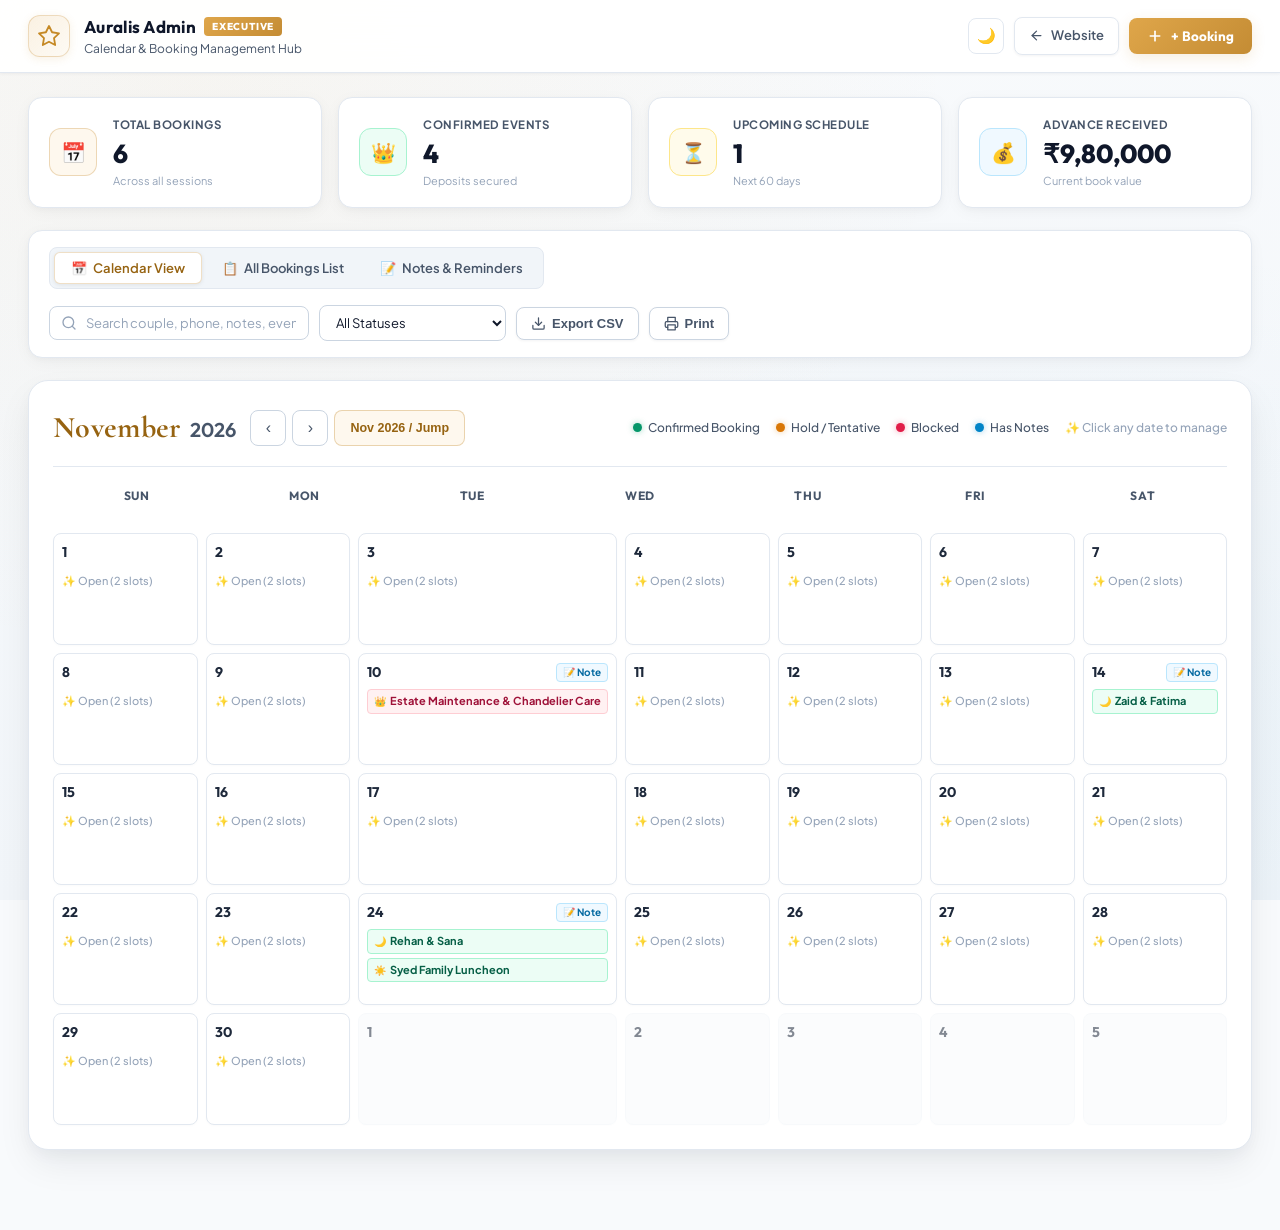
==== commit 8dcc1f88: "feat: enhance admin panel mobile experience with bottom sheet modals, card-based bookings list, mobi" ====
--- a/admin.html
+++ b/admin.html
@@ -15,7 +15,7 @@
         href="https://fonts.googleapis.com/css2?family=Cormorant+Garamond:wght@400;600;700&family=Outfit:wght@400;500;600;700;800&family=Plus+Jakarta+Sans:wght@300;400;500;600;700&display=swap"
         rel="stylesheet">
 
-    <link rel="stylesheet" href="admin.css?v=1.0">
+    <link rel="stylesheet" href="admin.css?v=2.0">
 </head>
 
 <body>
@@ -33,7 +33,7 @@
                     <span>Auralis Admin</span>
                     <span class="brand-badge">Executive</span>
                 </div>
-                <span class="brand-subtitle">Calendar &amp; Booking Management Hub</span>
+                <span class="brand-subtitle hide-on-mobile">Calendar &amp; Booking Management Hub</span>
             </div>
         </div>
 
@@ -47,15 +47,15 @@
                     <line x1="19" y1="12" x2="5" y2="12"></line>
                     <polyline points="12 19 5 12 12 5"></polyline>
                 </svg>
-                <span>Public Website</span>
+                <span class="nav-btn-text">Website</span>
             </a>
 
-            <button class="btn-primary-action" id="btn-new-booking">
+            <button class="btn-primary-action nav-new-btn" id="btn-new-booking">
                 <svg width="16" height="16" viewBox="0 0 24 24" fill="none" stroke="currentColor" stroke-width="2.5" stroke-linecap="round" stroke-linejoin="round">
                     <line x1="12" y1="5" x2="12" y2="19"></line>
                     <line x1="5" y1="12" x2="19" y2="12"></line>
                 </svg>
-                <span>+ New Booking</span>
+                <span>+ Booking</span>
             </button>
         </div>
     </header>
@@ -217,6 +217,11 @@
 
             <!-- Month Days Grid (populated dynamically) -->
             <div class="cal-grid" id="cal-grid"></div>
+
+            <!-- Mobile Day Quick Inspector & Agenda Strip (Touch Optimized) -->
+            <div class="cal-mobile-agenda" id="cal-mobile-agenda" aria-live="polite">
+                <!-- Dynamically populated when touching any calendar date -->
+            </div>
         </section>
 
         <!-- 4. VIEW 2: Bookings List / Table View (Initially Hidden) -->
@@ -416,10 +421,36 @@
         </div>
     </div>
 
+    <!-- Mobile Bottom Navigation Bar (Visible on mobile <= 768px) -->
+    <nav class="mobile-bottom-bar" id="mobile-bottom-bar" aria-label="Mobile Navigation">
+        <button class="mob-nav-btn active" id="mob-btn-cal" data-view="calendar" title="Calendar View">
+            <span class="mob-btn-icon">📅</span>
+            <span class="mob-btn-label">Calendar</span>
+        </button>
+        <button class="mob-nav-btn" id="mob-btn-table" data-view="table" title="Bookings List">
+            <span class="mob-btn-icon">📋</span>
+            <span class="mob-btn-label">Bookings</span>
+        </button>
+        <button class="mob-nav-fab" id="mob-fab-new" title="Create New Booking" aria-label="New Booking">
+            <svg width="22" height="22" viewBox="0 0 24 24" fill="none" stroke="currentColor" stroke-width="2.5" stroke-linecap="round" stroke-linejoin="round">
+                <line x1="12" y1="5" x2="12" y2="19"></line>
+                <line x1="5" y1="12" x2="19" y2="12"></line>
+            </svg>
+        </button>
+        <button class="mob-nav-btn" id="mob-btn-notes" data-view="notes" title="Notes &amp; Reminders">
+            <span class="mob-btn-icon">📝</span>
+            <span class="mob-btn-label">Notes</span>
+        </button>
+        <button class="mob-nav-btn" id="mob-btn-theme" title="Toggle Theme">
+            <span class="mob-btn-icon" id="mob-theme-icon">🌙</span>
+            <span class="mob-btn-label">Theme</span>
+        </button>
+    </nav>
+
     <!-- Toast Notification Hub -->
     <div class="toast-hub" id="toast-hub" aria-live="polite"></div>
 
-    <script src="admin.js?v=1.0"></script>
+    <script src="admin.js?v=2.0"></script>
 </body>
 
 </html>
--- a/admin.css
+++ b/admin.css
@@ -1490,42 +1490,754 @@
     }
 }
 
-/* ---------------- Responsive Styles ---------------- */
+/* ---------------- Default Desktop / Base Visibility Rules ---------------- */
+.cell-events-desktop {
+    display: flex;
+    flex-direction: column;
+    gap: 4px;
+    margin-top: 6px;
+    flex-grow: 1;
+}
+
+.cell-events-mobile {
+    display: none;
+}
+
+.cal-mobile-agenda {
+    display: none;
+}
+
+.mobile-bottom-bar {
+    display: none;
+}
+
+/* ---------------- Responsive Styles (Tablets & Desktops) ---------------- */
 @media (max-width: 1024px) {
     .cal-cell {
-        min-height: 95px;
+        min-height: 90px;
     }
     .form-row {
         grid-template-columns: 1fr;
     }
-}
-
+    .stats-grid {
+        grid-template-columns: repeat(2, 1fr);
+    }
+}
+
+/* ---------------- Responsive Styles (Smartphones <= 768px) ---------------- */
 @media (max-width: 768px) {
+    /* 1. Header & Navigation */
     .admin-navbar {
-        padding: 12px 16px;
-    }
+        padding: 10px 14px;
+        gap: 8px;
+    }
+
+    .brand-crest {
+        width: 34px;
+        height: 34px;
+        border-radius: 9px;
+    }
+
+    .brand-crest svg {
+        width: 18px;
+        height: 18px;
+    }
+
+    .brand-title {
+        font-size: 15px;
+        gap: 6px;
+    }
+
+    .brand-badge {
+        font-size: 8.5px;
+        padding: 1px 5px;
+    }
+
+    .brand-subtitle.hide-on-mobile {
+        display: none !important;
+    }
+
+    .nav-actions {
+        gap: 6px;
+    }
+
+    .nav-link-btn {
+        padding: 6px 10px;
+        font-size: 11.5px;
+        gap: 4px;
+    }
+
+    .theme-toggle-btn {
+        width: 32px;
+        height: 32px;
+        font-size: 13px;
+    }
+
+    .btn-primary-action.nav-new-btn {
+        padding: 6px 11px;
+        font-size: 12px;
+        gap: 4px;
+    }
+
+    /* 2. Container Spacing (room for sticky mobile bottom nav) */
     .admin-container {
-        padding: 16px 16px 60px;
-    }
+        padding: 12px 12px 100px;
+        gap: 14px;
+    }
+
+    /* 3. Compact 2x2 Executive Stats Grid */
+    .stats-grid {
+        grid-template-columns: repeat(2, 1fr);
+        gap: 8px;
+    }
+
+    .stat-card {
+        padding: 10px 12px;
+        gap: 10px;
+        border-radius: var(--radius-sm);
+    }
+
+    .stat-icon {
+        width: 34px;
+        height: 34px;
+        font-size: 16px;
+        border-radius: 8px;
+    }
+
+    .stat-label {
+        font-size: 9.5px;
+        letter-spacing: 0.3px;
+    }
+
+    .stat-value {
+        font-size: 18px;
+        margin-top: 0;
+    }
+
+    .stat-sub {
+        display: none;
+    }
+
+    /* 4. Toolbar & Controls */
+    .toolbar-card {
+        padding: 10px 12px;
+        gap: 10px;
+        flex-direction: column;
+        align-items: stretch;
+    }
+
+    .view-tabs {
+        display: grid;
+        grid-template-columns: repeat(3, 1fr);
+        width: 100%;
+        gap: 2px;
+        padding: 3px;
+    }
+
+    .tab-btn {
+        padding: 7px 4px;
+        font-size: 11px;
+        justify-content: center;
+        text-align: center;
+        white-space: nowrap;
+        gap: 4px;
+    }
+
+    .tab-btn span:last-child {
+        overflow: hidden;
+        text-overflow: ellipsis;
+    }
+
+    .toolbar-filters {
+        flex-direction: column;
+        align-items: stretch;
+        gap: 8px;
+        width: 100%;
+    }
+
+    .search-box {
+        min-width: 100%;
+        width: 100%;
+    }
+
+    .filter-select {
+        width: 100%;
+    }
+
+    .toolbar-filters > .btn-secondary {
+        width: 100%;
+        justify-content: center;
+    }
+
+    /* 5. Calendar Management View */
+    .calendar-wrapper {
+        padding: 12px;
+        gap: 12px;
+        border-radius: var(--radius-md);
+        box-shadow: var(--adm-shadow);
+        overflow: hidden;
+    }
+
+    .calendar-header {
+        padding-bottom: 10px;
+        gap: 8px;
+    }
+
+    .cal-nav-group {
+        width: 100%;
+        justify-content: space-between;
+    }
+
+    .cal-month-title {
+        font-size: 22px;
+    }
+
+    .cal-year-title {
+        font-size: 16px;
+    }
+
+    .cal-btn-nav {
+        width: 32px;
+        height: 32px;
+        font-size: 14px;
+    }
+
+    .cal-btn-today {
+        padding: 5px 9px;
+        font-size: 11px;
+    }
+
+    .calendar-legend {
+        display: flex;
+        gap: 8px;
+        font-size: 10px;
+        overflow-x: auto;
+        padding-bottom: 2px;
+        -webkit-overflow-scrolling: touch;
+        width: 100%;
+        flex-wrap: nowrap;
+        scrollbar-width: none;
+        -ms-overflow-style: none;
+    }
+
+    .calendar-legend::-webkit-scrollbar {
+        display: none;
+    }
+
+    .legend-item {
+        flex-shrink: 0;
+        gap: 4px;
+    }
+
+    .cal-weekdays {
+        padding-bottom: 4px;
+        font-size: 10px;
+        letter-spacing: 0.2px;
+        display: grid;
+        grid-template-columns: repeat(7, minmax(0, 1fr)) !important;
+        width: 100% !important;
+        box-sizing: border-box !important;
+    }
+
     .cal-grid {
-        gap: 4px;
-    }
+        display: grid;
+        grid-template-columns: repeat(7, minmax(0, 1fr)) !important;
+        gap: 2px !important;
+        width: 100% !important;
+        box-sizing: border-box !important;
+    }
+
     .cal-cell {
-        min-height: 75px;
-        padding: 4px;
-    }
-    .slot-badge {
+        min-height: 50px !important;
+        min-width: 0 !important;
+        max-width: 100% !important;
+        overflow: hidden !important;
+        box-sizing: border-box !important;
+        padding: 3px 1px !important;
+        border-radius: 6px;
+        justify-content: flex-start;
+        gap: 2px;
+        touch-action: manipulation;
+        -webkit-tap-highlight-color: transparent;
+    }
+
+    .cal-cell:active {
+        transform: scale(0.97);
+    }
+
+    .cal-cell.selected-day {
+        border-color: var(--adm-gold);
+        background: #fff8eb;
+        box-shadow: 0 0 0 2px var(--adm-gold), 0 4px 10px rgba(196, 140, 52, 0.2);
+    }
+
+    [data-theme="dark"] .cal-cell.selected-day {
+        background: rgba(223, 166, 74, 0.18);
+        box-shadow: 0 0 0 2px var(--adm-gold);
+    }
+
+    .cell-top {
+        justify-content: center;
+        width: 100%;
+    }
+
+    .cell-day-num {
+        font-size: 12px;
+        font-weight: 700;
+    }
+
+    .cell-note-pill {
+        display: none !important;
+    }
+
+    /* Switch from heavy text badges to compact mobile status dots */
+    .cell-events-desktop {
+        display: none !important;
+    }
+
+    .cell-events-mobile {
+        display: flex !important;
+        align-items: center;
+        justify-content: center;
+        gap: 2px;
+        margin-top: 2px;
+        flex-wrap: wrap;
+        width: 100%;
+    }
+
+    .m-cal-dot {
+        font-size: 9px;
+        line-height: 1;
+        display: inline-flex;
+        align-items: center;
+        justify-content: center;
+        border-radius: 50%;
+    }
+
+    .m-cal-dot.open {
+        color: #cbd5e1;
+        font-size: 12px;
+    }
+
+    /* 6. Mobile Day Quick Agenda Strip */
+    .cal-mobile-agenda {
+        display: block !important;
+        margin-top: 6px;
+    }
+
+    .mob-agenda-card {
+        background: #ffffff;
+        border: 1px solid var(--adm-border);
+        border-radius: var(--radius-md);
+        padding: 14px;
+        display: flex;
+        flex-direction: column;
+        gap: 12px;
+        box-shadow: 0 4px 14px rgba(196, 140, 52, 0.1);
+    }
+
+    [data-theme="dark"] .mob-agenda-card {
+        background: rgba(14, 18, 28, 0.95);
+        border-color: var(--adm-border);
+    }
+
+    .mob-agenda-top {
+        display: flex;
+        align-items: center;
+        justify-content: space-between;
+        gap: 8px;
+    }
+
+    .mob-agenda-badge {
         font-size: 9.5px;
-        padding: 2px 4px;
-    }
+        font-weight: 700;
+        color: var(--adm-gold);
+        text-transform: uppercase;
+        letter-spacing: 0.5px;
+        display: block;
+    }
+
+    .mob-agenda-date {
+        font-family: var(--font-serif);
+        font-size: 17px;
+        font-weight: 700;
+        color: var(--adm-text);
+        margin-top: 2px;
+    }
+
+    .mob-agenda-open-btn {
+        padding: 6px 12px;
+        font-size: 11.5px;
+    }
+
+    .mob-agenda-slots-list {
+        display: flex;
+        flex-direction: column;
+        gap: 8px;
+    }
+
+    .mob-agenda-slot {
+        background: #f8fafc;
+        border: 1px solid #e2e8f0;
+        border-radius: var(--radius-sm);
+        padding: 9px 12px;
+        display: flex;
+        flex-direction: column;
+        gap: 3px;
+    }
+
+    [data-theme="dark"] .mob-agenda-slot {
+        background: rgba(255, 255, 255, 0.03);
+        border-color: var(--adm-border-subtle);
+    }
+
+    .mob-agenda-slot.booked {
+        border-color: rgba(196, 140, 52, 0.35);
+        background: #fffdf9;
+    }
+
+    [data-theme="dark"] .mob-agenda-slot.booked {
+        border-color: var(--adm-border);
+        background: rgba(223, 166, 74, 0.08);
+    }
+
+    .mob-slot-header {
+        display: flex;
+        align-items: center;
+        justify-content: space-between;
+    }
+
+    .mob-slot-time {
+        font-size: 11px;
+        font-weight: 700;
+        color: var(--adm-text);
+    }
+
+    .mob-slot-avail {
+        font-size: 10.5px;
+        color: var(--adm-emerald);
+        font-weight: 700;
+    }
+
+    .mob-slot-client {
+        font-size: 13.5px;
+        font-weight: 700;
+        color: var(--adm-text);
+    }
+
+    .mob-slot-sub {
+        font-size: 11px;
+        color: var(--adm-text-muted);
+    }
+
+    .mob-agenda-note {
+        background: var(--adm-blue-bg);
+        border: 1px solid var(--adm-blue-border);
+        border-radius: var(--radius-sm);
+        padding: 8px 12px;
+        font-size: 11.5px;
+        color: var(--adm-blue-text);
+        display: flex;
+        align-items: flex-start;
+        gap: 6px;
+    }
+
+    .mob-agenda-actions {
+        display: flex;
+        gap: 8px;
+        margin-top: 2px;
+    }
+
+    /* 7. Bookings Table — Responsive Mobile Card Transformation */
+    .table-wrapper {
+        background: transparent !important;
+        border: none !important;
+        box-shadow: none !important;
+        overflow: visible !important;
+        padding: 0 !important;
+        width: 100% !important;
+    }
+
+    table.bookings-table,
+    table.bookings-table tbody,
+    table.bookings-table tr,
+    table.bookings-table td {
+        display: block !important;
+        width: 100% !important;
+        box-sizing: border-box !important;
+    }
+
+    table.bookings-table thead {
+        display: none !important;
+    }
+
+    table.bookings-table tr {
+        background: var(--adm-card) !important;
+        border: 1px solid var(--adm-border-subtle) !important;
+        border-radius: var(--radius-md) !important;
+        margin-bottom: 12px !important;
+        padding: 14px 16px !important;
+        box-shadow: var(--adm-shadow) !important;
+    }
+
+    table.bookings-table td {
+        padding: 7px 0 !important;
+        border-bottom: 1px dashed rgba(226, 232, 240, 0.7) !important;
+        display: flex !important;
+        align-items: center !important;
+        justify-content: space-between !important;
+        gap: 12px !important;
+        text-align: right !important;
+    }
+
+    [data-theme="dark"] table.bookings-table td {
+        border-bottom-color: rgba(255, 255, 255, 0.08) !important;
+    }
+
+    table.bookings-table td::before {
+        content: attr(data-label) !important;
+        font-size: 10.5px !important;
+        font-weight: 700 !important;
+        color: var(--adm-text-dim) !important;
+        text-transform: uppercase !important;
+        letter-spacing: 0.5px !important;
+        flex-shrink: 0 !important;
+        text-align: left !important;
+    }
+
+    .bookings-table td[data-label="Actions"] {
+        border-bottom: none;
+        padding-top: 10px;
+        margin-top: 4px;
+        justify-content: flex-end;
+    }
+
+    .table-actions {
+        gap: 10px;
+    }
+
+    .btn-icon-table {
+        width: 34px;
+        height: 34px;
+        font-size: 15px;
+    }
+
+    /* 8. Modals — Native Mobile Bottom Sheet Experience */
+    .modal-overlay {
+        padding: 0;
+        align-items: flex-end;
+    }
+
+    .modal-box {
+        width: 100%;
+        max-width: 100% !important;
+        max-height: 90vh;
+        border-radius: 20px 20px 0 0;
+        margin: 0;
+        overflow: hidden;
+        display: flex;
+        flex-direction: column;
+        animation: slideUpModal 0.28s cubic-bezier(0.16, 1, 0.3, 1) forwards;
+    }
+
+    @keyframes slideUpModal {
+        from {
+            transform: translateY(100%);
+        }
+        to {
+            transform: translateY(0);
+        }
+    }
+
+    .modal-header {
+        padding: 14px 18px;
+        position: sticky;
+        top: 0;
+        background: var(--adm-card);
+        z-index: 10;
+        border-bottom: 1px solid var(--adm-border-subtle);
+    }
+
+    .modal-body {
+        padding: 16px 18px 24px;
+        overflow-y: auto;
+        -webkit-overflow-scrolling: touch;
+        max-height: calc(90vh - 130px);
+    }
+
+    .form-row {
+        grid-template-columns: 1fr;
+        gap: 12px;
+    }
+
+    /* Ensure iOS Safari does not auto-zoom on input focus */
+    .form-input,
+    .form-select,
+    .form-textarea {
+        font-size: 16px !important;
+        padding: 11px 13px;
+    }
+
     .session-pill-group {
         grid-template-columns: 1fr;
-    }
-    .toolbar-card {
+        gap: 8px;
+    }
+
+    .modal-footer {
+        padding: 12px 18px;
+        flex-direction: column-reverse;
+        gap: 8px;
+        position: sticky;
+        bottom: 0;
+        background: var(--adm-card);
+        border-top: 1px solid var(--adm-border-subtle);
+    }
+
+    .modal-footer button {
+        width: 100%;
+        justify-content: center;
+        padding: 12px;
+    }
+
+    /* Inspector Modal Responsive */
+    .inspector-date-banner {
         flex-direction: column;
-        align-items: stretch;
-    }
-    .search-box {
-        min-width: 100%;
-    }
-}
+        align-items: flex-start;
+        gap: 12px;
+        padding: 14px;
+    }
+
+    .inspector-date-banner > div:last-child {
+        width: 100%;
+        display: grid;
+        grid-template-columns: 1fr 1fr;
+        gap: 8px;
+    }
+
+    .booking-field-grid {
+        grid-template-columns: 1fr;
+        gap: 8px;
+    }
+
+    /* 9. Fixed Mobile Bottom Navigation Bar */
+    .mobile-bottom-bar {
+        display: flex !important;
+        position: fixed;
+        bottom: 0;
+        left: 0;
+        right: 0;
+        z-index: 1000;
+        background: rgba(255, 255, 255, 0.94);
+        backdrop-filter: blur(20px) saturate(180%);
+        border-top: 1px solid var(--adm-border-subtle);
+        padding: 8px 12px calc(8px + env(safe-area-inset-bottom, 0px));
+        box-shadow: 0 -4px 18px rgba(15, 23, 42, 0.08);
+        align-items: center;
+        justify-content: space-around;
+        transition: background-color 0.25s ease;
+    }
+
+    [data-theme="dark"] .mobile-bottom-bar {
+        background: rgba(10, 13, 20, 0.94);
+        border-top-color: var(--adm-border-subtle);
+    }
+
+    .mob-nav-btn {
+        background: transparent;
+        border: none;
+        display: flex;
+        flex-direction: column;
+        align-items: center;
+        justify-content: center;
+        gap: 2px;
+        color: var(--adm-text-muted);
+        cursor: pointer;
+        padding: 4px 8px;
+        border-radius: 8px;
+        font-family: var(--font-body);
+        transition: color 0.15s ease;
+        -webkit-tap-highlight-color: transparent;
+    }
+
+    .mob-nav-btn.active {
+        color: var(--adm-gold-light);
+        font-weight: 700;
+    }
+
+    [data-theme="dark"] .mob-nav-btn.active {
+        color: var(--adm-gold);
+    }
+
+    .mob-btn-icon {
+        font-size: 18px;
+        line-height: 1;
+    }
+
+    .mob-btn-label {
+        font-size: 10px;
+        letter-spacing: 0.2px;
+    }
+
+    .mob-nav-fab {
+        background: linear-gradient(135deg, #dfa64a 0%, #c48c34 100%);
+        color: #ffffff;
+        width: 46px;
+        height: 46px;
+        border-radius: 50%;
+        border: none;
+        display: flex;
+        align-items: center;
+        justify-content: center;
+        box-shadow: 0 4px 14px rgba(196, 140, 52, 0.45);
+        cursor: pointer;
+        margin-top: -18px;
+        transition: transform 0.2s ease, box-shadow 0.2s ease;
+        -webkit-tap-highlight-color: transparent;
+    }
+
+    .mob-nav-fab:active {
+        transform: scale(0.92);
+    }
+
+    /* 10. Notes View Responsive */
+    .notes-grid {
+        grid-template-columns: 1fr;
+    }
+}
+
+/* ---------------- Ultra Small Mobile Screens (<= 380px) ---------------- */
+@media (max-width: 380px) {
+    .cal-cell {
+        min-height: 46px;
+        padding: 2px 1px;
+    }
+
+    .cell-day-num {
+        font-size: 11px;
+    }
+
+    .m-cal-dot {
+        font-size: 8px;
+    }
+
+    .cal-month-title {
+        font-size: 19px;
+    }
+
+    .cal-year-title {
+        font-size: 14px;
+    }
+
+    .stats-grid {
+        gap: 6px;
+    }
+
+    .stat-card {
+        padding: 8px 10px;
+    }
+
+    .stat-value {
+        font-size: 16px;
+    }
+}
+
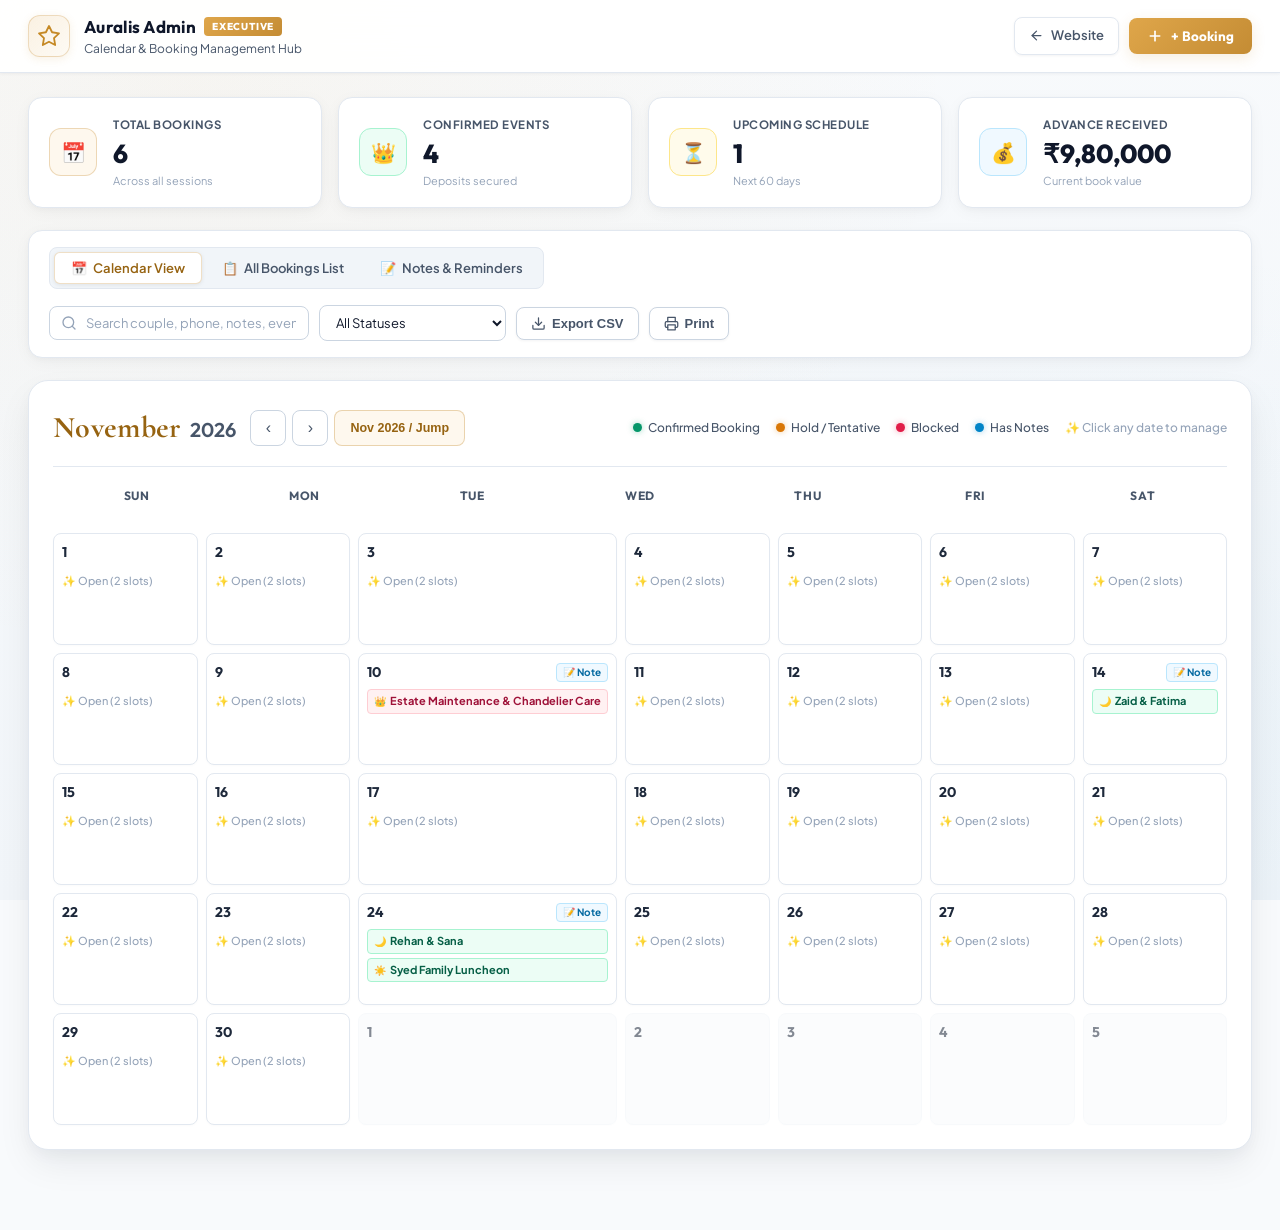
==== commit 86a8894f: "feat: permanently enforce pristine white luxury theme on admin panel and remove black theme toggles" ====
--- a/admin.html
+++ b/admin.html
@@ -15,7 +15,7 @@
         href="https://fonts.googleapis.com/css2?family=Cormorant+Garamond:wght@400;600;700&family=Outfit:wght@400;500;600;700;800&family=Plus+Jakarta+Sans:wght@300;400;500;600;700&display=swap"
         rel="stylesheet">
 
-    <link rel="stylesheet" href="admin.css?v=2.0">
+    <link rel="stylesheet" href="admin.css?v=3.0">
 </head>
 
 <body>
@@ -38,10 +38,6 @@
         </div>
 
         <div class="nav-actions">
-            <button class="theme-toggle-btn" id="btn-theme-toggle" title="Toggle Theme (White / Dark)" aria-label="Toggle Theme">
-                <span id="theme-toggle-icon">🌙</span>
-            </button>
-
             <a href="index.html" class="nav-link-btn" title="Return to Public Website">
                 <svg width="15" height="15" viewBox="0 0 24 24" fill="none" stroke="currentColor" stroke-width="2" stroke-linecap="round" stroke-linejoin="round">
                     <line x1="19" y1="12" x2="5" y2="12"></line>
@@ -441,16 +437,16 @@
             <span class="mob-btn-icon">📝</span>
             <span class="mob-btn-label">Notes</span>
         </button>
-        <button class="mob-nav-btn" id="mob-btn-theme" title="Toggle Theme">
-            <span class="mob-btn-icon" id="mob-theme-icon">🌙</span>
-            <span class="mob-btn-label">Theme</span>
-        </button>
+        <a href="index.html" class="mob-nav-btn" title="View Public Website">
+            <span class="mob-btn-icon">🌐</span>
+            <span class="mob-btn-label">Website</span>
+        </a>
     </nav>
 
     <!-- Toast Notification Hub -->
     <div class="toast-hub" id="toast-hub" aria-live="polite"></div>
 
-    <script src="admin.js?v=2.0"></script>
+    <script src="admin.js?v=3.0"></script>
 </body>
 
 </html>
--- a/admin.css
+++ b/admin.css
@@ -57,44 +57,6 @@
     --radius-full: 9999px;
 }
 
-/* Optional Dark Mode Class */
-[data-theme="dark"] {
-    --adm-bg: #07090e;
-    --adm-card: rgba(14, 18, 28, 0.85);
-    --adm-card-hover: rgba(22, 28, 44, 0.95);
-    --adm-card-inset: rgba(10, 13, 20, 0.7);
-    --adm-border: rgba(223, 166, 74, 0.2);
-    --adm-border-subtle: rgba(255, 255, 255, 0.08);
-    
-    --adm-gold: #dfa64a;
-    --adm-gold-light: #f5cf8e;
-    --adm-gold-glow: rgba(223, 166, 74, 0.25);
-
-    --adm-emerald: #10b981;
-    --adm-emerald-bg: rgba(16, 185, 129, 0.12);
-    --adm-emerald-border: rgba(16, 185, 129, 0.35);
-    --adm-emerald-text: #4ade80;
-
-    --adm-amber: #f59e0b;
-    --adm-amber-bg: rgba(245, 158, 11, 0.12);
-    --adm-amber-border: rgba(245, 158, 11, 0.35);
-    --adm-amber-text: #fbbf24;
-
-    --adm-rose: #f43f5e;
-    --adm-rose-bg: rgba(244, 63, 94, 0.12);
-    --adm-rose-border: rgba(244, 63, 94, 0.35);
-    --adm-rose-text: #fb7185;
-
-    --adm-blue: #38bdf8;
-    --adm-blue-bg: rgba(56, 189, 248, 0.12);
-    --adm-blue-border: rgba(56, 189, 248, 0.35);
-    --adm-blue-text: #38bdf8;
-
-    --adm-text: #ffffff;
-    --adm-text-muted: rgba(255, 255, 255, 0.65);
-    --adm-text-dim: rgba(255, 255, 255, 0.40);
-}
-
 * {
     box-sizing: border-box;
     margin: 0;
@@ -118,12 +80,6 @@
     transition: background-color 0.25s ease, color 0.25s ease;
 }
 
-[data-theme="dark"] body {
-    background-image: 
-        radial-gradient(ellipse at 15% 10%, rgba(223, 166, 74, 0.08) 0%, transparent 50%),
-        linear-gradient(180deg, #07090e 0%, #040508 100%);
-}
-
 /* ---------------- Top Navigation Bar ---------------- */
 .admin-navbar {
     position: sticky;
@@ -141,10 +97,6 @@
     transition: background-color 0.25s ease, border-color 0.25s ease;
 }
 
-[data-theme="dark"] .admin-navbar {
-    background: rgba(7, 9, 14, 0.88);
-}
-
 .brand-section {
     display: flex;
     align-items: center;
@@ -215,10 +167,6 @@
     font-size: 15px;
     cursor: pointer;
     transition: all 0.2s ease;
-}
-
-[data-theme="dark"] .theme-toggle-btn {
-    background: rgba(255, 255, 255, 0.05);
 }
 
 .theme-toggle-btn:hover {
@@ -241,10 +189,6 @@
     border: 1px solid var(--adm-border-subtle);
     box-shadow: var(--adm-shadow-sm);
     transition: all 0.2s ease;
-}
-
-[data-theme="dark"] .nav-link-btn {
-    background: rgba(255, 255, 255, 0.04);
 }
 
 .nav-link-btn:hover {
@@ -426,11 +370,6 @@
     box-shadow: 0 1px 4px rgba(0, 0, 0, 0.08);
 }
 
-[data-theme="dark"] .tab-btn.active {
-    background: rgba(223, 166, 74, 0.15);
-    color: var(--adm-gold);
-}
-
 .toolbar-filters {
     display: flex;
     align-items: center;
@@ -465,11 +404,6 @@
     transition: border-color 0.2s ease, box-shadow 0.2s ease;
 }
 
-[data-theme="dark"] .search-input {
-    background: rgba(0, 0, 0, 0.35);
-    border-color: var(--adm-border-subtle);
-}
-
 .search-input:focus {
     border-color: var(--adm-gold);
     box-shadow: 0 0 0 3px rgba(196, 140, 52, 0.15);
@@ -492,11 +426,6 @@
     transition: border-color 0.2s ease;
 }
 
-[data-theme="dark"] .filter-select {
-    background: rgba(0, 0, 0, 0.35);
-    border-color: var(--adm-border-subtle);
-}
-
 .filter-select:focus {
     border-color: var(--adm-gold);
 }
@@ -517,11 +446,6 @@
     transition: all 0.2s ease;
 }
 
-[data-theme="dark"] .btn-secondary {
-    background: rgba(255, 255, 255, 0.05);
-    border-color: var(--adm-border-subtle);
-}
-
 .btn-secondary:hover {
     color: var(--adm-text);
     border-color: #94a3b8;
@@ -590,11 +514,6 @@
     cursor: pointer;
     font-size: 16px;
     transition: all 0.2s ease;
-}
-
-[data-theme="dark"] .cal-btn-nav {
-    background: rgba(255, 255, 255, 0.04);
-    border-color: var(--adm-border-subtle);
 }
 
 .cal-btn-nav:hover {
@@ -700,11 +619,6 @@
     user-select: none;
 }
 
-[data-theme="dark"] .cal-cell {
-    background: rgba(10, 13, 20, 0.6);
-    border-color: var(--adm-border-subtle);
-}
-
 .cal-cell:hover {
     background: #fbfcfe;
     border-color: var(--adm-gold);
@@ -719,10 +633,6 @@
     border-color: #f1f5f9;
 }
 
-[data-theme="dark"] .cal-cell.other-month {
-    background: rgba(6, 8, 12, 0.3);
-}
-
 .cal-cell.is-today {
     border-color: var(--adm-gold);
     background: #fffdfa;
@@ -745,10 +655,6 @@
     font-size: 14px;
     font-weight: 700;
     color: #1e293b;
-}
-
-[data-theme="dark"] .cell-day-num {
-    color: rgba(255, 255, 255, 0.9);
 }
 
 .cell-note-pill {
@@ -848,10 +754,6 @@
     border-bottom: 1px solid var(--adm-border-subtle);
 }
 
-[data-theme="dark"] .bookings-table th {
-    background: rgba(14, 18, 28, 0.95);
-}
-
 .bookings-table td {
     padding: 14px 18px;
     font-size: 13.5px;
@@ -860,16 +762,8 @@
     vertical-align: middle;
 }
 
-[data-theme="dark"] .bookings-table td {
-    border-bottom-color: rgba(255, 255, 255, 0.05);
-}
-
 .bookings-table tr:hover td {
     background: #f8fafc;
-}
-
-[data-theme="dark"] .bookings-table tr:hover td {
-    background: rgba(223, 166, 74, 0.03);
 }
 
 .table-client-meta {
@@ -937,11 +831,6 @@
     transition: all 0.2s ease;
 }
 
-[data-theme="dark"] .btn-icon-table {
-    background: rgba(255, 255, 255, 0.05);
-    border-color: var(--adm-border-subtle);
-}
-
 .btn-icon-table:hover {
     color: var(--adm-text);
     border-color: var(--adm-border);
@@ -999,11 +888,6 @@
     transition: all 0.2s ease;
 }
 
-[data-theme="dark"] .note-card {
-    background: rgba(10, 13, 20, 0.7);
-    border-color: var(--adm-border-subtle);
-}
-
 .note-card:hover {
     border-color: var(--adm-gold);
     transform: translateY(-2px);
@@ -1016,10 +900,6 @@
     justify-content: space-between;
     border-bottom: 1px solid #f1f5f9;
     padding-bottom: 8px;
-}
-
-[data-theme="dark"] .note-card-top {
-    border-bottom-color: rgba(255, 255, 255, 0.06);
 }
 
 .note-date-tag {
@@ -1036,10 +916,6 @@
     color: #334155;
     line-height: 1.6;
     white-space: pre-wrap;
-}
-
-[data-theme="dark"] .note-body {
-    color: rgba(255, 255, 255, 0.85);
 }
 
 .note-footer {
@@ -1051,10 +927,6 @@
     margin-top: auto;
     padding-top: 8px;
     border-top: 1px solid #f1f5f9;
-}
-
-[data-theme="dark"] .note-footer {
-    border-top-color: rgba(255, 255, 255, 0.05);
 }
 
 /* ---------------- Modals & Drawers ---------------- */
@@ -1093,11 +965,6 @@
     transition: transform 0.25s cubic-bezier(0.16, 1, 0.3, 1);
 }
 
-[data-theme="dark"] .modal-box {
-    background: #0d111a;
-    border-color: var(--adm-border);
-}
-
 .modal-overlay.active .modal-box {
     transform: scale(1);
 }
@@ -1109,11 +976,6 @@
     align-items: center;
     justify-content: space-between;
     background: #f8fafc;
-}
-
-[data-theme="dark"] .modal-header {
-    background: rgba(14, 18, 28, 0.6);
-    border-bottom-color: var(--adm-border-subtle);
 }
 
 .modal-title {
@@ -1161,11 +1023,6 @@
     justify-content: flex-end;
     gap: 12px;
     background: #f8fafc;
-}
-
-[data-theme="dark"] .modal-footer {
-    background: rgba(14, 18, 28, 0.6);
-    border-top-color: var(--adm-border-subtle);
 }
 
 /* Form Styles */
@@ -1203,14 +1060,6 @@
     transition: all 0.2s ease;
 }
 
-[data-theme="dark"] .form-input,
-[data-theme="dark"] .form-select,
-[data-theme="dark"] .form-textarea {
-    background: rgba(5, 7, 12, 0.8);
-    border-color: var(--adm-border-subtle);
-    color: #ffffff;
-}
-
 .form-input:focus,
 .form-select:focus,
 .form-textarea:focus {
@@ -1226,11 +1075,6 @@
 .form-select option {
     background: #ffffff;
     color: var(--adm-text);
-}
-
-[data-theme="dark"] .form-select option {
-    background: #0d111a;
-    color: #ffffff;
 }
 
 .help-text {
@@ -1259,11 +1103,6 @@
     text-align: center;
 }
 
-[data-theme="dark"] .session-radio-label {
-    background: rgba(255, 255, 255, 0.03);
-    border-color: var(--adm-border-subtle);
-}
-
 .session-radio-label input {
     display: none;
 }
@@ -1306,11 +1145,6 @@
     font-size: 13px;
 }
 
-[data-theme="dark"] .calc-preview {
-    background: rgba(0, 0, 0, 0.4);
-    border-color: var(--adm-border);
-}
-
 .calc-item {
     display: flex;
     flex-direction: column;
@@ -1344,10 +1178,6 @@
     box-shadow: var(--adm-shadow-sm);
 }
 
-[data-theme="dark"] .inspector-date-banner {
-    background: linear-gradient(135deg, rgba(223, 166, 74, 0.12), transparent);
-}
-
 .inspector-date-text {
     font-family: var(--font-serif);
     font-size: 24px;
@@ -1372,19 +1202,9 @@
     box-shadow: var(--adm-shadow-sm);
 }
 
-[data-theme="dark"] .session-inspect-card {
-    background: rgba(14, 18, 28, 0.8);
-    border-color: var(--adm-border-subtle);
-}
-
 .session-inspect-card.booked {
     border-color: rgba(196, 140, 52, 0.4);
     background: #fffdf9;
-}
-
-[data-theme="dark"] .session-inspect-card.booked {
-    background: rgba(14, 18, 28, 0.8);
-    border-color: rgba(223, 166, 74, 0.3);
 }
 
 .session-inspect-top {
@@ -1429,12 +1249,6 @@
     font-size: 12.5px;
     color: #334155;
     line-height: 1.5;
-}
-
-[data-theme="dark"] .b-notes-box {
-    background: rgba(0, 0, 0, 0.4);
-    border-color: rgba(255, 255, 255, 0.08);
-    color: rgba(255, 255, 255, 0.85);
 }
 
 /* Date General Note Box inside Inspector */
@@ -1472,11 +1286,6 @@
     gap: 10px;
     pointer-events: auto;
     animation: toastPop 0.3s cubic-bezier(0.16, 1, 0.3, 1) forwards;
-}
-
-[data-theme="dark"] .adm-toast {
-    background: #0d111a;
-    color: #ffffff;
 }
 
 @keyframes toastPop {
@@ -1771,11 +1580,6 @@
         box-shadow: 0 0 0 2px var(--adm-gold), 0 4px 10px rgba(196, 140, 52, 0.2);
     }
 
-    [data-theme="dark"] .cal-cell.selected-day {
-        background: rgba(223, 166, 74, 0.18);
-        box-shadow: 0 0 0 2px var(--adm-gold);
-    }
-
     .cell-top {
         justify-content: center;
         width: 100%;
@@ -1836,11 +1640,6 @@
         box-shadow: 0 4px 14px rgba(196, 140, 52, 0.1);
     }
 
-    [data-theme="dark"] .mob-agenda-card {
-        background: rgba(14, 18, 28, 0.95);
-        border-color: var(--adm-border);
-    }
-
     .mob-agenda-top {
         display: flex;
         align-items: center;
@@ -1886,19 +1685,9 @@
         gap: 3px;
     }
 
-    [data-theme="dark"] .mob-agenda-slot {
-        background: rgba(255, 255, 255, 0.03);
-        border-color: var(--adm-border-subtle);
-    }
-
     .mob-agenda-slot.booked {
         border-color: rgba(196, 140, 52, 0.35);
         background: #fffdf9;
-    }
-
-    [data-theme="dark"] .mob-agenda-slot.booked {
-        border-color: var(--adm-border);
-        background: rgba(223, 166, 74, 0.08);
     }
 
     .mob-slot-header {
@@ -1988,10 +1777,6 @@
         justify-content: space-between !important;
         gap: 12px !important;
         text-align: right !important;
-    }
-
-    [data-theme="dark"] table.bookings-table td {
-        border-bottom-color: rgba(255, 255, 255, 0.08) !important;
     }
 
     table.bookings-table td::before {
@@ -2137,11 +1922,6 @@
         transition: background-color 0.25s ease;
     }
 
-    [data-theme="dark"] .mobile-bottom-bar {
-        background: rgba(10, 13, 20, 0.94);
-        border-top-color: var(--adm-border-subtle);
-    }
-
     .mob-nav-btn {
         background: transparent;
         border: none;
@@ -2164,10 +1944,6 @@
         font-weight: 700;
     }
 
-    [data-theme="dark"] .mob-nav-btn.active {
-        color: var(--adm-gold);
-    }
-
     .mob-btn-icon {
         font-size: 18px;
         line-height: 1;
